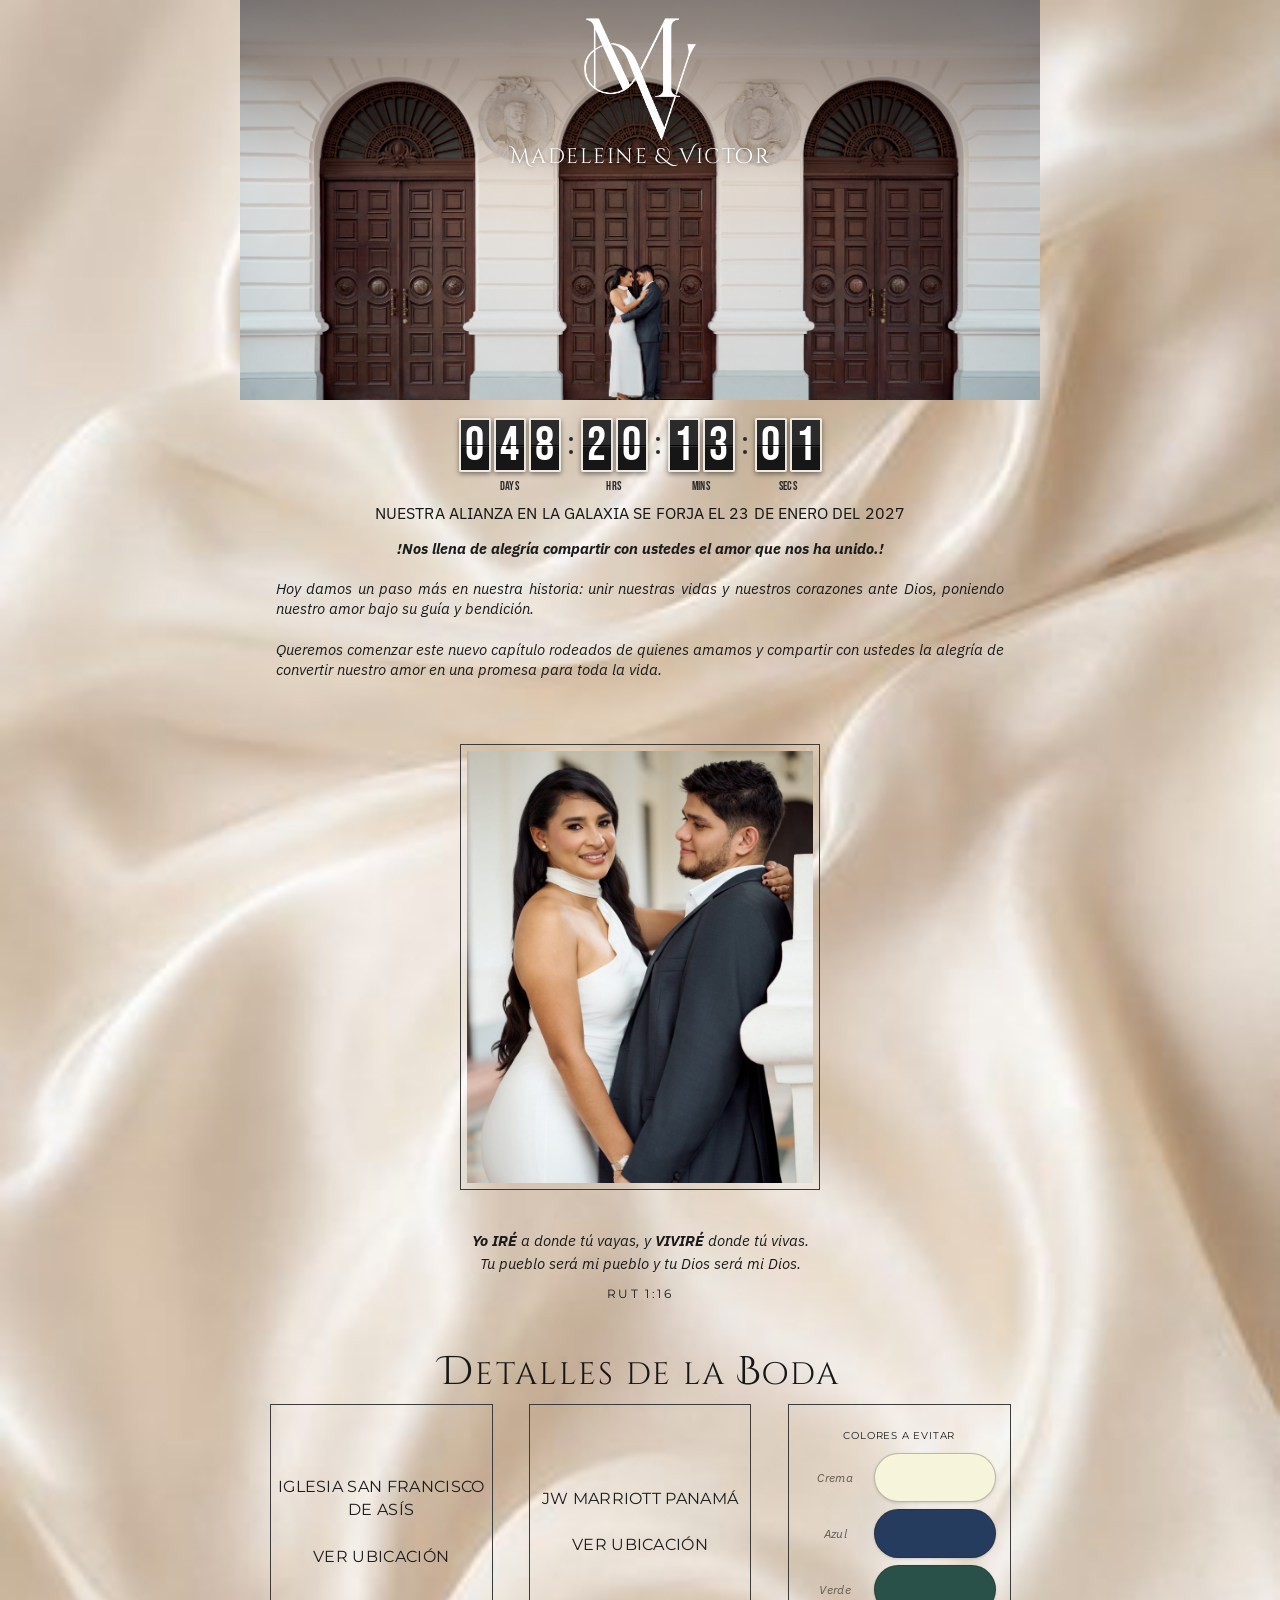
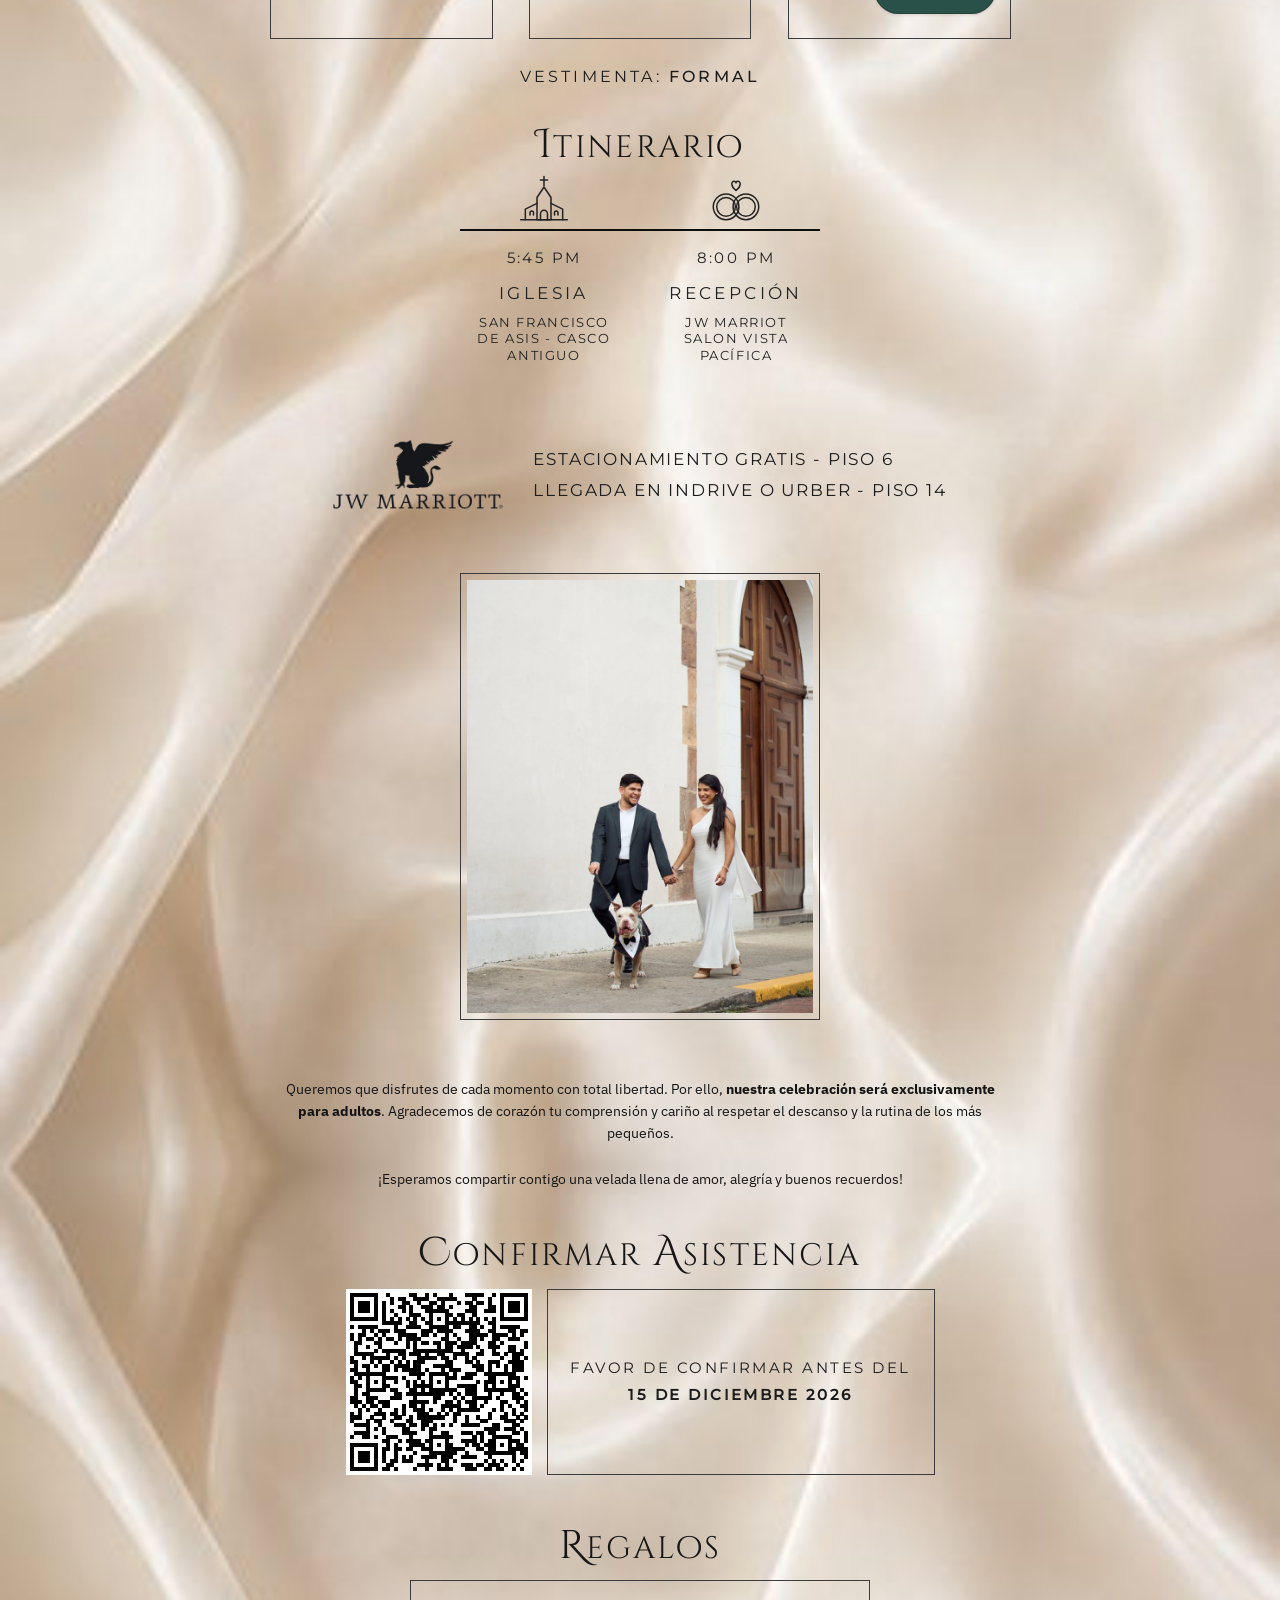
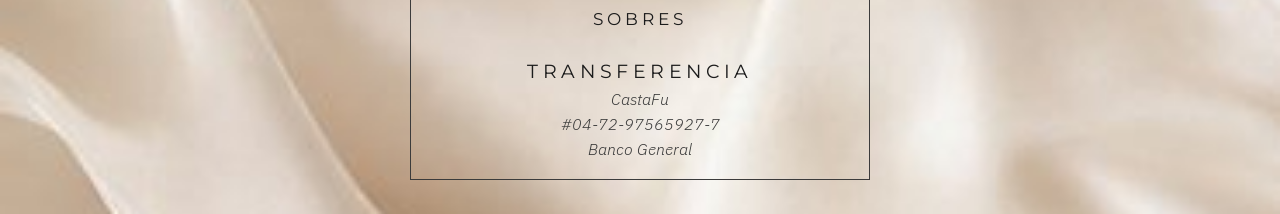
==== nuevo.html @ 78e8e234 "Simplify gift section header in nuevo.html" ====
<!DOCTYPE html>
<html lang="es">
<head>
<meta charset="utf-8">
<meta name="viewport" content="width=device-width, initial-scale=1">
<title>Madeleine &amp; Victor · Nuestra Boda</title>
<meta name="description" content="Nuestra alianza en la galaxia se forja el 23 de enero del 2027. Madeleine & Victor te invitan a su boda.">
<meta property="og:title" content="Madeleine & Victor · Nuestra Boda">
<meta property="og:description" content="Nuestra alianza en la galaxia se forja el 23 de enero del 2027.">
<meta property="og:image" content="assets/foto.jpg">
<meta name="theme-color" content="#2b2b2b">

<style>
/* ---------- Tipografías (locales, sin depender de Google Fonts) ---------- */
@font-face{font-family:"Cinzel Decorative";font-weight:400;font-display:swap;src:url(assets/fonts/cinzel-decorative-latin-400-normal.woff2) format("woff2")}
@font-face{font-family:"Cinzel Decorative";font-weight:700;font-display:swap;src:url(assets/fonts/cinzel-decorative-latin-700-normal.woff2) format("woff2")}
@font-face{font-family:"IBM Plex Sans";font-weight:300;font-style:normal;font-display:swap;src:url(assets/fonts/ibm-plex-sans-latin-300-normal.woff2) format("woff2")}
@font-face{font-family:"IBM Plex Sans";font-weight:400;font-style:normal;font-display:swap;src:url(assets/fonts/ibm-plex-sans-latin-400-normal.woff2) format("woff2")}
@font-face{font-family:"IBM Plex Sans";font-weight:500;font-style:normal;font-display:swap;src:url(assets/fonts/ibm-plex-sans-latin-500-normal.woff2) format("woff2")}
@font-face{font-family:"IBM Plex Sans";font-weight:700;font-style:normal;font-display:swap;src:url(assets/fonts/ibm-plex-sans-latin-700-normal.woff2) format("woff2")}
@font-face{font-family:"IBM Plex Sans";font-weight:300;font-style:italic;font-display:swap;src:url(assets/fonts/ibm-plex-sans-latin-300-italic.woff2) format("woff2")}
@font-face{font-family:"IBM Plex Sans";font-weight:400;font-style:italic;font-display:swap;src:url(assets/fonts/ibm-plex-sans-latin-400-italic.woff2) format("woff2")}
@font-face{font-family:"IBM Plex Sans";font-weight:500;font-style:italic;font-display:swap;src:url(assets/fonts/ibm-plex-sans-latin-500-italic.woff2) format("woff2")}
@font-face{font-family:"IBM Plex Sans";font-weight:700;font-style:italic;font-display:swap;src:url(assets/fonts/ibm-plex-sans-latin-700-italic.woff2) format("woff2")}
@font-face{font-family:"Montserrat";font-weight:300;font-display:swap;src:url(assets/fonts/montserrat-latin-300-normal.woff2) format("woff2")}
@font-face{font-family:"Montserrat";font-weight:400;font-display:swap;src:url(assets/fonts/montserrat-latin-400-normal.woff2) format("woff2")}
@font-face{font-family:"Montserrat";font-weight:500;font-display:swap;src:url(assets/fonts/montserrat-latin-500-normal.woff2) format("woff2")}
@font-face{font-family:"Bebas Neue";font-weight:400;font-display:swap;src:url(assets/fonts/bebas-neue-latin-400-normal.woff2) format("woff2")}

/* ---------- Base ---------- */
:root{
  --ink:#1c1c1c;
  --line:#3b3b3b;
  --display:"Cinzel Decorative","Cinzel",Georgia,serif;
  --body:"IBM Plex Sans",system-ui,-apple-system,"Segoe UI",Roboto,sans-serif;
  --spaced:"Montserrat","IBM Plex Sans",system-ui,sans-serif;
  --count:"Bebas Neue","Oswald",Impact,sans-serif;
}
*{box-sizing:border-box;margin:0;padding:0}
html{-webkit-text-size-adjust:100%}
body{
  font-family:var(--body);
  color:var(--ink);
  background:#eae0cf url(assets/seda.jpg) top center / 100% auto repeat-y;
  line-height:1.45;
  overflow-x:hidden;
}
.page{max-width:800px;margin:0 auto;padding-bottom:34px}
a{color:inherit;text-decoration:none}
.sr-only{position:absolute;width:1px;height:1px;overflow:hidden;clip:rect(0 0 0 0);white-space:nowrap}

/* ---------- Portada ---------- */
.hero{
  position:relative;height:clamp(340px,50vw,400px);color:#fff;text-align:center;
  background:
    linear-gradient(rgba(0,0,0,.38),rgba(0,0,0,.05) 45%,rgba(0,0,0,.12)),
    url(assets/foto.jpg) center 54% / cover no-repeat;
  filter:none;
}
.hero img.mono{position:absolute;left:50%;top:18px;transform:translateX(-50%);width:112px;height:auto}
.hero .names{
  position:absolute;left:0;right:0;top:142px;
  font-family:var(--display);font-weight:400;font-size:21px;letter-spacing:.07em;
  text-shadow:0 1px 4px rgba(0,0,0,.35);
}

/* ---------- Cuenta regresiva ---------- */
.countdown{
  position:relative;z-index:2;margin:18px auto 0;width:max-content;max-width:100%;
  display:flex;align-items:flex-start;justify-content:center;gap:clamp(3px,1.05vw,8px);
  --w:clamp(25px,4vw,32px);
}
.cd-group{display:flex;flex-direction:column;align-items:center}
.cd-tiles{display:flex;gap:3px}
.tile{
  width:var(--w);height:calc(var(--w) * 1.7);
  display:grid;place-items:center;position:relative;
  font-family:var(--count);font-size:calc(var(--w) * 1.5);line-height:1;color:#fff;
  background:linear-gradient(#2b2b2b 0 50%,#161616 50% 100%);
  border:2px solid #efeae0;border-radius:2px;
  box-shadow:0 2px 5px rgba(0,0,0,.45);
  padding-top:2px;
}
.tile::after{ /* bisagra del flip */
  content:"";position:absolute;left:0;right:0;top:50%;height:1px;
  background:rgba(0,0,0,.85);box-shadow:0 1px 0 rgba(255,255,255,.12);
}
.cd-label{
  margin-top:6px;font-family:var(--count);font-size:12px;letter-spacing:.03em;color:#2a2a2a;
}
.cd-sep{
  align-self:flex-start;height:calc(var(--w) * 1.7);
  display:flex;flex-direction:column;justify-content:center;gap:9px;
}
.cd-sep i{display:block;width:4px;height:4px;border-radius:50%;background:#2a2a2a}

/* ---------- Textos de apertura ---------- */
.intro{padding:0 36px;margin-top:6px}
.date-line{
  text-align:center;font-size:15.5px;letter-spacing:.005em;color:#161616;text-transform:uppercase;
}
.lead{text-align:center;font-style:italic;font-weight:700;font-size:14.5px;margin-top:14px}
.intro p.copy{
  font-style:italic;font-weight:400;font-size:14.5px;line-height:1.35;
  text-align:justify;text-align-last:left;margin-top:22px;color:#1a1a1a;
}
.intro p.lead + p.copy{margin-top:20px}

/* ---------- Títulos de sección ---------- */
h2{
  font-family:var(--display);font-weight:400;
  font-size:clamp(23px,4.5vw,31px);letter-spacing:.075em;text-align:center;color:#171717;line-height:1.2;
}
h2 .i{font-size:1.3em;letter-spacing:.04em;line-height:0}

/* ---------- Detalles de la boda ---------- */
.details{margin-top:54px}
.boxes{
  display:grid;grid-template-columns:repeat(3,1fr);gap:clamp(10px,4.9%,39px);
  padding:0 clamp(14px,3.75%,30px);margin-top:10px;
}
.box{
  aspect-ratio:1063/1121;border:1px solid var(--line);
  display:grid;place-items:center;text-align:center;
  font-family:var(--spaced);font-weight:400;font-size:clamp(11px,2.1vw,16px);letter-spacing:.02em;
  text-transform:uppercase;color:#1c1c1c;transition:background .25s;
}
a.box:hover,a.box:focus-visible{background:rgba(255,255,255,.35)}
.box.color{container-type:inline-size;display:flex;flex-direction:column;justify-content:center;align-items:stretch;padding:5% 6%;text-transform:none}
.pal-title{font-family:var(--spaced);text-transform:uppercase;text-align:center;font-size:clamp(7.5px,5.2cqw,12.5px);letter-spacing:.08em;line-height:1.3;color:#1c1c1c;margin-bottom:6cqw}
.pal{list-style:none;display:flex;flex-direction:column;gap:3.6cqw}
.pal li{display:grid;grid-template-columns:34% 1fr;align-items:center;gap:3cqw}
.pal span{font-family:var(--body);font-style:italic;font-weight:400;font-size:clamp(9px,6.2cqw,14px);color:#5f5a4e;text-align:center}
.pal i{display:block;aspect-ratio:2.5/1;border-radius:999px;background:var(--c);border:1px solid rgba(40,30,10,.28);box-shadow:0 1px 3px rgba(0,0,0,.14)}
.dress{text-align:center;margin-top:26px;font-family:var(--spaced);font-size:clamp(12px,2.1vw,16px);letter-spacing:.2em;color:#1c1c1c}
.dress b{font-weight:500}
.verse{max-width:460px;margin:40px auto 0;padding:0 36px;text-align:center;font-style:italic;font-size:15px;line-height:1.5;color:#1a1a1a}
.verse b{font-weight:700}
.verse cite{display:block;margin-top:10px;font-family:var(--spaced);font-style:normal;font-size:12px;letter-spacing:.2em;text-transform:uppercase}
/* ---------- Fotos ---------- */
.photos{display:grid;gap:clamp(10px,4.9%,39px);margin:54px auto 0;padding:0 clamp(14px,3.75%,30px)}
.photos.duo{grid-template-columns:1fr 1fr;max-width:640px}
.photos.solo{grid-template-columns:1fr;max-width:420px;margin-top:64px}
.photos figure{border:1px solid var(--line);padding:6px}
.photos img{display:block;width:100%;height:auto;aspect-ratio:4/5;object-fit:cover}
/* ---------- Itinerario ---------- */
.itinerary{margin-top:42px}
.timeline{width:min(400px,100%);margin:6px auto 0;padding:0 8px}
.icons,.cols{display:grid;grid-template-columns:repeat(2,1fr)}
.icons{justify-items:center}
.icons svg{width:56px;height:56px;stroke:#242424;fill:none;stroke-width:1.3;stroke-linecap:round;stroke-linejoin:round}
.rule{height:2px;background:#0d0d0d;width:min(522px,94%);margin:0 auto}
.cols{margin-top:16px;text-align:center;font-family:var(--spaced);color:#222}
.cols .time{font-weight:400;font-size:clamp(12px,2vw,15px);letter-spacing:.16em}
.cols .what{font-weight:400;font-size:clamp(13px,2.2vw,17px);letter-spacing:.2em;margin-top:12px}
.cols .where{font-weight:400;font-size:clamp(10px,1.65vw,12.5px);letter-spacing:.13em;line-height:1.35;margin:9px auto 0;max-width:150px;text-transform:uppercase}

/* ---------- JW Marriott ---------- */
.venue{
  margin:75px auto 0;padding:0 20px;display:flex;align-items:center;justify-content:center;
  gap:clamp(14px,3.8vw,30px);flex-wrap:nowrap;
}
.venue img{width:clamp(104px,21vw,170px);height:auto;flex:none}
.venue ul{list-style:none;font-family:var(--spaced);font-weight:400;font-size:clamp(11px,2.05vw,16.5px);letter-spacing:.11em;line-height:1.85;color:#1d1d1d}

/* ---------- Mensaje adultos ---------- */
.adults{padding:0 36px;margin-top:58px;text-align:center;font-size:clamp(14px,1.8vw,14.4px);line-height:1.55;color:#141414}
.adults strong{font-weight:700}
.adults .gap{margin-top:1.6em}

/* ---------- Confirmar asistencia ---------- */
.rsvp{margin-top:48px}
.rsvp-row{display:flex;justify-content:center;align-items:stretch;gap:15px;margin:14px auto 0;padding:0 20px;max-width:720px}
.qr{flex:none;width:clamp(120px,23vw,186px);background:#fff;display:block;line-height:0}
.qr img{width:100%;height:auto;display:block}
.rsvp-box{
  flex:0 1 388px;border:1px solid var(--line);display:flex;flex-direction:column;align-items:center;justify-content:center;
  text-align:center;font-family:var(--spaced);font-size:clamp(10px,1.85vw,14.5px);letter-spacing:.17em;line-height:1.9;
  padding:14px 10px;transition:background .25s;
}
.rsvp-box b{font-weight:700}
a.rsvp-box:hover,a.rsvp-box:focus-visible{background:rgba(255,255,255,.35)}

/* ---------- regalos ---------- */
.gifts{margin-top:56px}
.gift-box{
  width:min(460px,calc(100% - 40px));margin:12px auto 0;border:1px solid var(--line);
  text-align:center;padding:26px 16px 18px;font-family:var(--spaced);
}
.gift-box .big{font-weight:400;font-size:clamp(13px,2.2vw,17px);letter-spacing:.24em;color:#1c1c1c}
.gift-box .big + .big{margin-top:26px;font-size:clamp(14px,2.4vw,19px)}
.gift-box .acct{font-family:var(--body);font-style:italic;font-weight:300;font-size:clamp(13px,2.1vw,16px);line-height:1.45;color:#3a3a3a;margin-top:2px}

@media (max-width:520px){
  .hero .names{font-size:18px;top:138px}
  .hero img.mono{width:96px;top:16px}
  .intro,.adults{padding:0 22px}
  .intro p.copy{text-align:left}
  .venue{flex-direction:column;gap:14px;padding:0 14px;margin-top:60px}
  .venue img{width:150px}
  .venue ul{letter-spacing:.06em;text-align:center;font-size:11.5px;line-height:1.9}
  .rsvp-row{gap:10px;padding:0 14px}
  .rsvp-box{letter-spacing:.09em;font-size:9.5px;padding:14px 6px}
  .cols .where{letter-spacing:.07em}
  .cols .what{letter-spacing:.1em}
}
@media (prefers-reduced-motion:reduce){*{transition:none!important}}
</style>
</head>

<body>
<main class="page">

  <!-- PORTADA -->
  <header class="hero">
    <img class="mono" src="assets/monograma.png" alt="Monograma M y V">
    <h1 class="names">Madeleine &amp; Victor</h1>
  </header>

  <!-- CUENTA REGRESIVA -->
  <section class="countdown" id="countdown" role="timer" aria-label="Cuenta regresiva para la boda">
    <div class="cd-group"><div class="cd-tiles" data-unit="days"><div class="tile">0</div><div class="tile">0</div><div class="tile">0</div></div><div class="cd-label">DAYS</div></div>
    <div class="cd-sep" aria-hidden="true"><i></i><i></i></div>
    <div class="cd-group"><div class="cd-tiles" data-unit="hours"><div class="tile">0</div><div class="tile">0</div></div><div class="cd-label">HRS</div></div>
    <div class="cd-sep" aria-hidden="true"><i></i><i></i></div>
    <div class="cd-group"><div class="cd-tiles" data-unit="mins"><div class="tile">0</div><div class="tile">0</div></div><div class="cd-label">MINS</div></div>
    <div class="cd-sep" aria-hidden="true"><i></i><i></i></div>
    <div class="cd-group"><div class="cd-tiles" data-unit="secs"><div class="tile">0</div><div class="tile">0</div></div><div class="cd-label">SECS</div></div>
  </section>

  <!-- INTRODUCCIÓN -->
  <section class="intro">
    <p class="date-line">Nuestra alianza en la galaxia se forja el 23 de enero del 2027</p>
    <p class="lead">!Nos llena de alegría compartir con ustedes el amor que nos ha unido.!</p>
    <p class="copy">Hoy damos un paso más en nuestra historia: unir nuestras vidas y nuestros corazones ante Dios, poniendo nuestro amor bajo su guía y bendición.</p>
    <p class="copy">Queremos comenzar este nuevo capítulo rodeados de quienes amamos y compartir con ustedes la alegría de convertir nuestro amor en una promesa para toda la vida.</p>
  </section>
     <!-- FOTO -->
  <section class="photos solo">
    <figure><img src="assets/foto-retrato.jpg" alt="Madeleine y Victor abrazados" loading="lazy"></figure>
  </section>
  <!-- VERSÍCULO -->
  <blockquote class="verse">
    <p><b>Yo IRÉ</b> a donde tú vayas, y <b>VIVIRÉ</b> donde tú vivas.<br>Tu pueblo será mi pueblo y tu Dios será mi Dios.</p>
    <cite>Rut 1:16</cite>
  </blockquote>
  <!-- DETALLES DE LA BODA -->
  <section class="details">
    <h2><span class="i">D</span>etalles de la <span class="i">B</span>oda</h2>
    <div class="boxes">
      <a class="box" href="https://www.google.com/maps/search/?api=1&query=Iglesia+San+Francisco+de+As%C3%ADs+Casco+Antiguo+Panam%C3%A1" target="_blank" rel="noopener"><span>Iglesia San Francisco de Asís<br><br>Ver ubicación</span></a>
      <a class="box" href="https://www.google.com/maps/search/?api=1&query=JW+Marriott+Panama" target="_blank" rel="noopener"><span>JW Marriott Panamá<br><br>Ver ubicación</span></a>
      <div class="box color">
        <p class="pal-title">Colores a evitar</p>
        <ul class="pal">
          <li><span>Crema</span><i style="--c:#f6f4db"></i></li>
          <li><span>Azul</span><i style="--c:#253c5e"></i></li>
          <li><span>Verde</span><i style="--c:#295149"></i></li>
        </ul>
      </div>
    </div>
    <p class="dress">VESTIMENTA: <b>FORMAL</b></p>
  </section>

  <!-- ITINERARIO -->
  <section class="itinerary">
    <h2><span class="i">I</span>tinerario</h2>
    <div class="timeline">
      <div class="icons" aria-hidden="true">
        <!-- iglesia -->
        <svg viewBox="0 0 48 48"><path d="M24 3v8M21 6h6"/><path d="M24 12l-6 9v19h12V21z"/><path d="M8 40V31l10-5M40 40V31l-10-5"/><path d="M4 40h40"/><path d="M21 40v-5a3 3 0 0 1 6 0v5"/><path d="M12 36v-2a1.5 1.5 0 0 1 3 0v2M33 36v-2a1.5 1.5 0 0 1 3 0v2"/></svg>
        <!-- anillos -->
        <svg viewBox="0 0 48 48"><circle cx="15.5" cy="29" r="11"/><circle cx="15.5" cy="29" r="8"/><circle cx="32.5" cy="29" r="11"/><circle cx="32.5" cy="29" r="8"/><path d="M24 15c-4.5-3.2-4.5-8 -1.4-8 .9 0 1.4.7 1.4 1.5 0-.8.5-1.5 1.4-1.5 3.100 0 3.100 4.800-1.400 8z"/></svg>
      </div>
      <div class="rule"></div>
      <div class="cols">
        <div><div class="time">5:45 PM</div><div class="what">IGLESIA</div><div class="where">San Francisco de Asis - Casco Antiguo</div></div>
        <div><div class="time">8:00 PM</div><div class="what">RECEPCIÓN</div><div class="where">JW Marriot<br>Salon Vista Pacífica</div></div>
      </div>
    </div>
  </section>

  <!-- JW MARRIOTT -->
  <section class="venue">
    <img src="assets/jw-marriott.png" alt="JW Marriott">
    <ul>
      <li>ESTACIONAMIENTO GRATIS - PISO 6</li>
      <li>LLEGADA EN INDRIVE O URBER - PISO 14</li>
    </ul>
  </section>
    <!-- FOTO -->
  <section class="photos solo">
    <figure><img src="assets/foto-paseo.jpg" alt="Madeleine y Victor paseando con su perrito" loading="lazy"></figure>
  </section>
  <!-- SOLO ADULTOS -->
  <section class="adults">
    <p>Queremos que disfrutes de cada momento con total libertad. Por ello, <strong>nuestra celebración será exclusivamente para adultos</strong>. Agradecemos de corazón tu comprensión y cariño al respetar el descanso y la rutina de los más pequeños.</p>
    <p class="gap">¡Esperamos compartir contigo una velada llena de amor, alegría y buenos recuerdos!</p>
  </section>

  <!-- CONFIRMAR ASISTENCIA -->
  <section class="rsvp">
    <h2><span class="i">C</span>onfirmar <span class="i">A</span>sistencia</h2>
    <div class="rsvp-row">
      <a class="qr" href="https://docs.google.com/forms/d/e/1FAIpQLScRTifwwICWaOC8WXIgZA__4SFRyPAFq-_tEkgUezZEgLnE3w/viewform?usp=header" target="_blank" rel="noopener" aria-label="Abrir formulario de confirmación de asistencia">
        <img src="assets/qr-confirmar.svg" alt="Código QR para confirmar asistencia">
      </a>
      <a class="rsvp-box" href="https://docs.google.com/forms/d/e/1FAIpQLScRTifwwICWaOC8WXIgZA__4SFRyPAFq-_tEkgUezZEgLnE3w/viewform?usp=header" target="_blank" rel="noopener">
        <span>FAVOR DE CONFIRMAR ANTES DEL</span>
        <b>15 DE DICIEMBRE 2026</b>
      </a>
    </div>
  </section>

  <!-- MESA DE REGALOS -->
  <section class="gifts">
    <h2><span class="i">R</span>egalos</h2>
    <div class="gift-box">
      <p class="big">SOBRES</p>
      <p class="big">TRANSFERENCIA</p>
      <p class="acct">CastaFu</p>
      <p class="acct">#04-72-97565927-7</p>
      <p class="acct">Banco General</p>
    </div>
  </section>

</main>

<script>
(function(){
  // 23 de enero de 2027, 5:45 PM (hora de Panamá, UTC-5) — inicio de la ceremonia
  var target = new Date("2027-01-23T17:45:00-05:00").getTime();
  var el = document.getElementById("countdown");
  var groups = {
    days:  el.querySelector('[data-unit="days"]'),
    hours: el.querySelector('[data-unit="hours"]'),
    mins:  el.querySelector('[data-unit="mins"]'),
    secs:  el.querySelector('[data-unit="secs"]')
  };
  function pad(n, len){ n = String(n); while(n.length < len) n = "0" + n; return n; }
  function paint(group, value, len){
    var s = pad(value, len), tiles = group.children;
    for (var i = 0; i < tiles.length; i++) tiles[i].textContent = s.charAt(i);
  }
  function tick(){
    var diff = Math.max(0, target - Date.now());
    var total = Math.floor(diff / 1000);
    var d = Math.floor(total / 86400),
        h = Math.floor((total % 86400) / 3600),
        m = Math.floor((total % 3600) / 60),
        s = total % 60;
    paint(groups.days, d, 3);
    paint(groups.hours, h, 2);
    paint(groups.mins, m, 2);
    paint(groups.secs, s, 2);
    if (s === 0) el.setAttribute("aria-label", "Faltan " + d + " días, " + h + " horas y " + m + " minutos para la boda");
  }
  tick();
  setInterval(tick, 1000);
})();
</script>
</body>
</html>
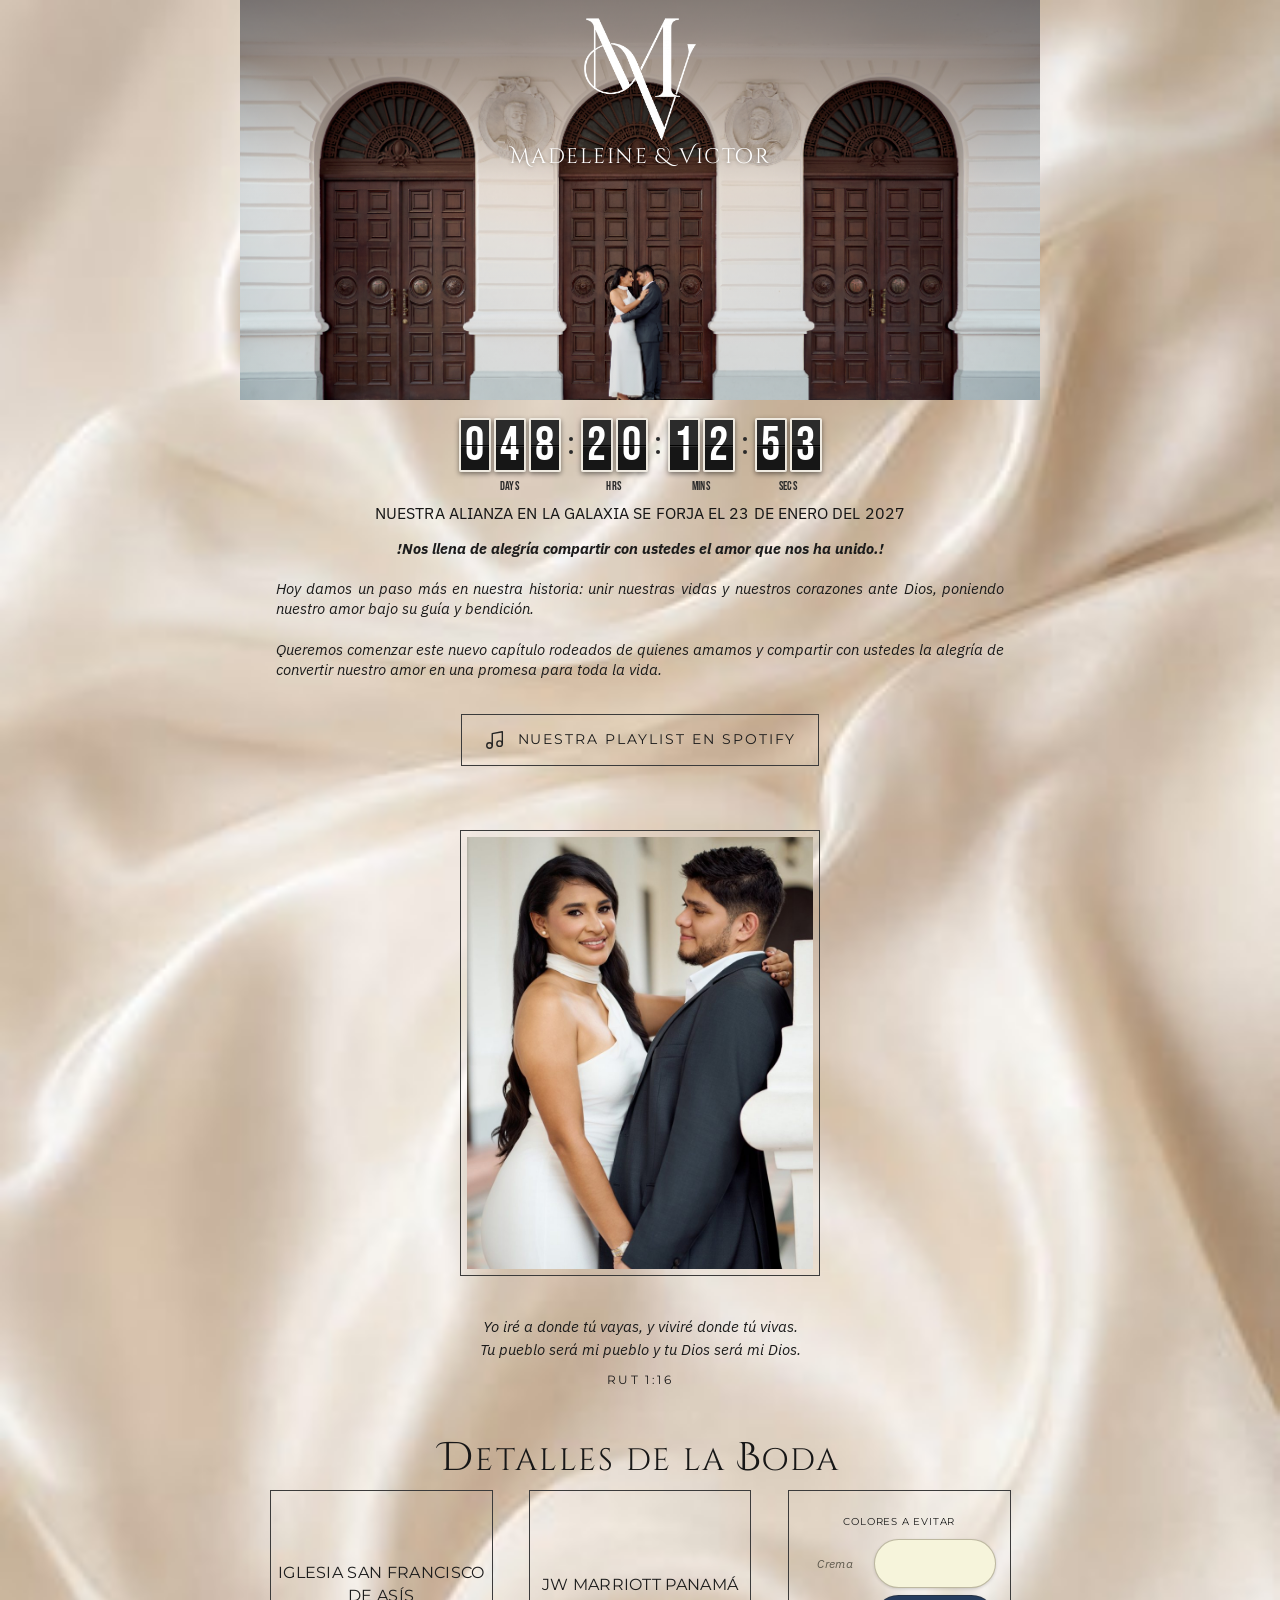
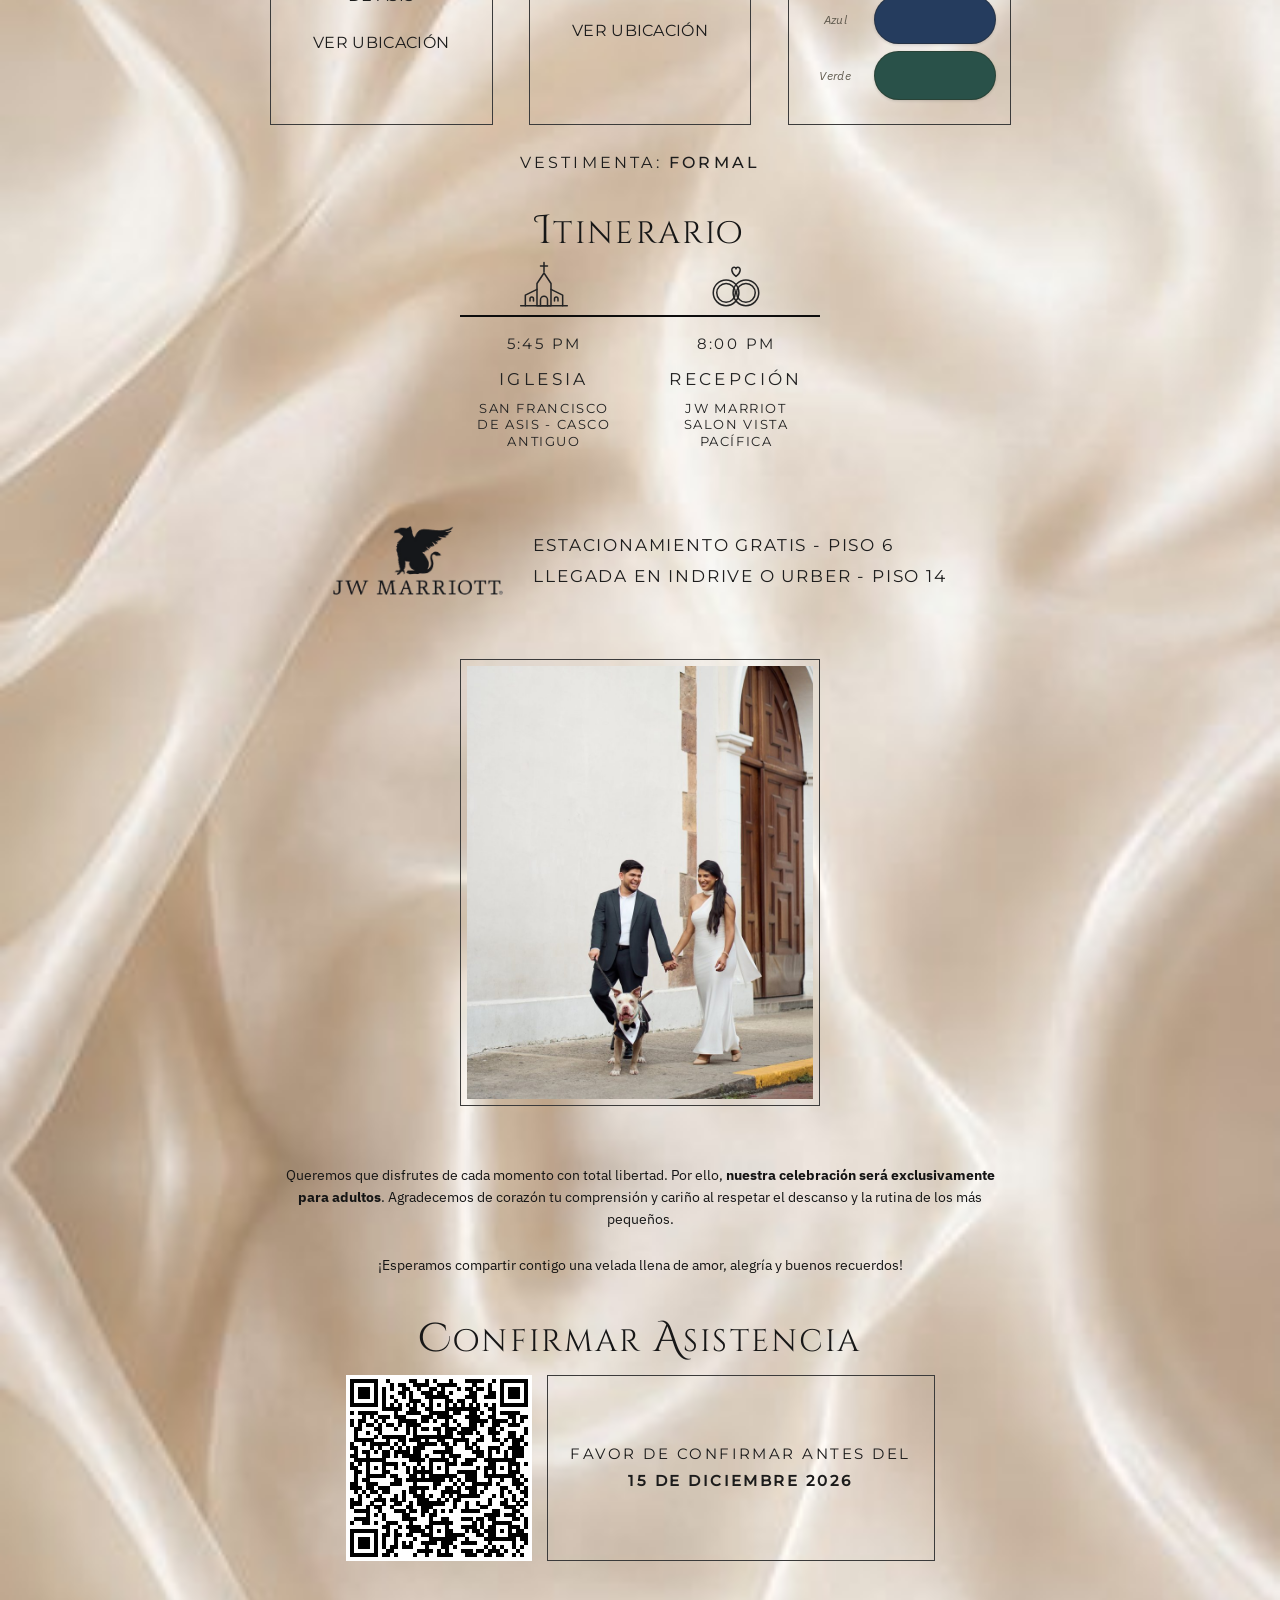
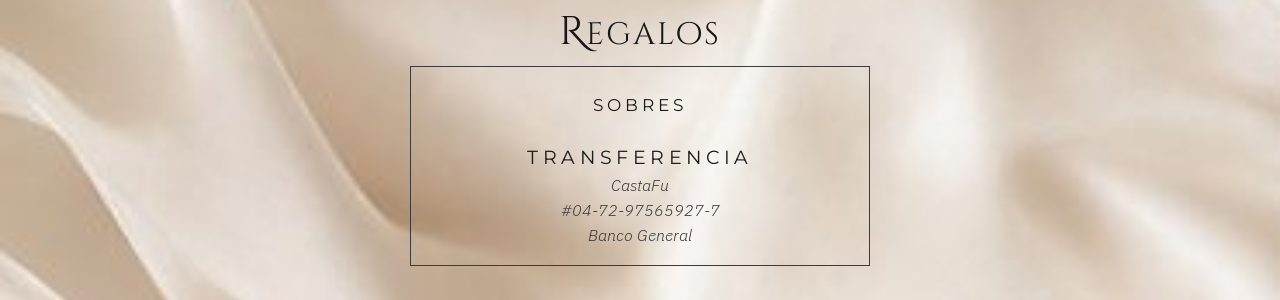
==== commit feeb867a: "Add music section to nuevo.html Added music section with Spotify playlist link and styles." ====
--- a/nuevo.html
+++ b/nuevo.html
@@ -190,7 +190,12 @@
 .gift-box .big{font-weight:400;font-size:clamp(13px,2.2vw,17px);letter-spacing:.24em;color:#1c1c1c}
 .gift-box .big + .big{margin-top:26px;font-size:clamp(14px,2.4vw,19px)}
 .gift-box .acct{font-family:var(--body);font-style:italic;font-weight:300;font-size:clamp(13px,2.1vw,16px);line-height:1.45;color:#3a3a3a;margin-top:2px}
-
+/* ---------- Música ---------- */
+.music{text-align:center;margin-top:34px}
+.music a{display:inline-flex;align-items:center;gap:12px;border:1px solid var(--line);padding:14px 22px;font-family:var(--spaced);font-size:clamp(11px,2vw,14px);letter-spacing:.14em;text-transform:uppercase;color:#1c1c1c;transition:background .25s}
+.music a:hover,.music a:focus-visible{background:rgba(255,255,255,.35)}
+.music svg{width:22px;height:22px;stroke:#242424;fill:none;stroke-width:1.5;stroke-linecap:round;stroke-linejoin:round;flex:none}
+  
 @media (max-width:520px){
   .hero .names{font-size:18px;top:138px}
   .hero img.mono{width:96px;top:16px}
@@ -235,13 +240,22 @@
     <p class="copy">Hoy damos un paso más en nuestra historia: unir nuestras vidas y nuestros corazones ante Dios, poniendo nuestro amor bajo su guía y bendición.</p>
     <p class="copy">Queremos comenzar este nuevo capítulo rodeados de quienes amamos y compartir con ustedes la alegría de convertir nuestro amor en una promesa para toda la vida.</p>
   </section>
+  
+  <!-- MÚSICA -->
+  <section class="music">
+    <a href="https://open.spotify.com/intl-es/track/3tDHLetbzL93bPqAXe4CoT?si=9437648b30ca4b65" target="_blank" rel="noopener">
+      <svg viewBox="0 0 24 24" aria-hidden="true"><path d="M9 18V5l11-2v13"/><circle cx="6" cy="18" r="3"/><circle cx="17" cy="16" r="3"/></svg>
+      <span>Nuestra playlist en Spotify</span>
+    </a>
+  </section>
+  
      <!-- FOTO -->
   <section class="photos solo">
     <figure><img src="assets/foto-retrato.jpg" alt="Madeleine y Victor abrazados" loading="lazy"></figure>
   </section>
   <!-- VERSÍCULO -->
   <blockquote class="verse">
-    <p><b>Yo IRÉ</b> a donde tú vayas, y <b>VIVIRÉ</b> donde tú vivas.<br>Tu pueblo será mi pueblo y tu Dios será mi Dios.</p>
+    <p>Yo iré a donde tú vayas, y viviré donde tú vivas.<br>Tu pueblo será mi pueblo y tu Dios será mi Dios.</p>
     <cite>Rut 1:16</cite>
   </blockquote>
   <!-- DETALLES DE LA BODA -->
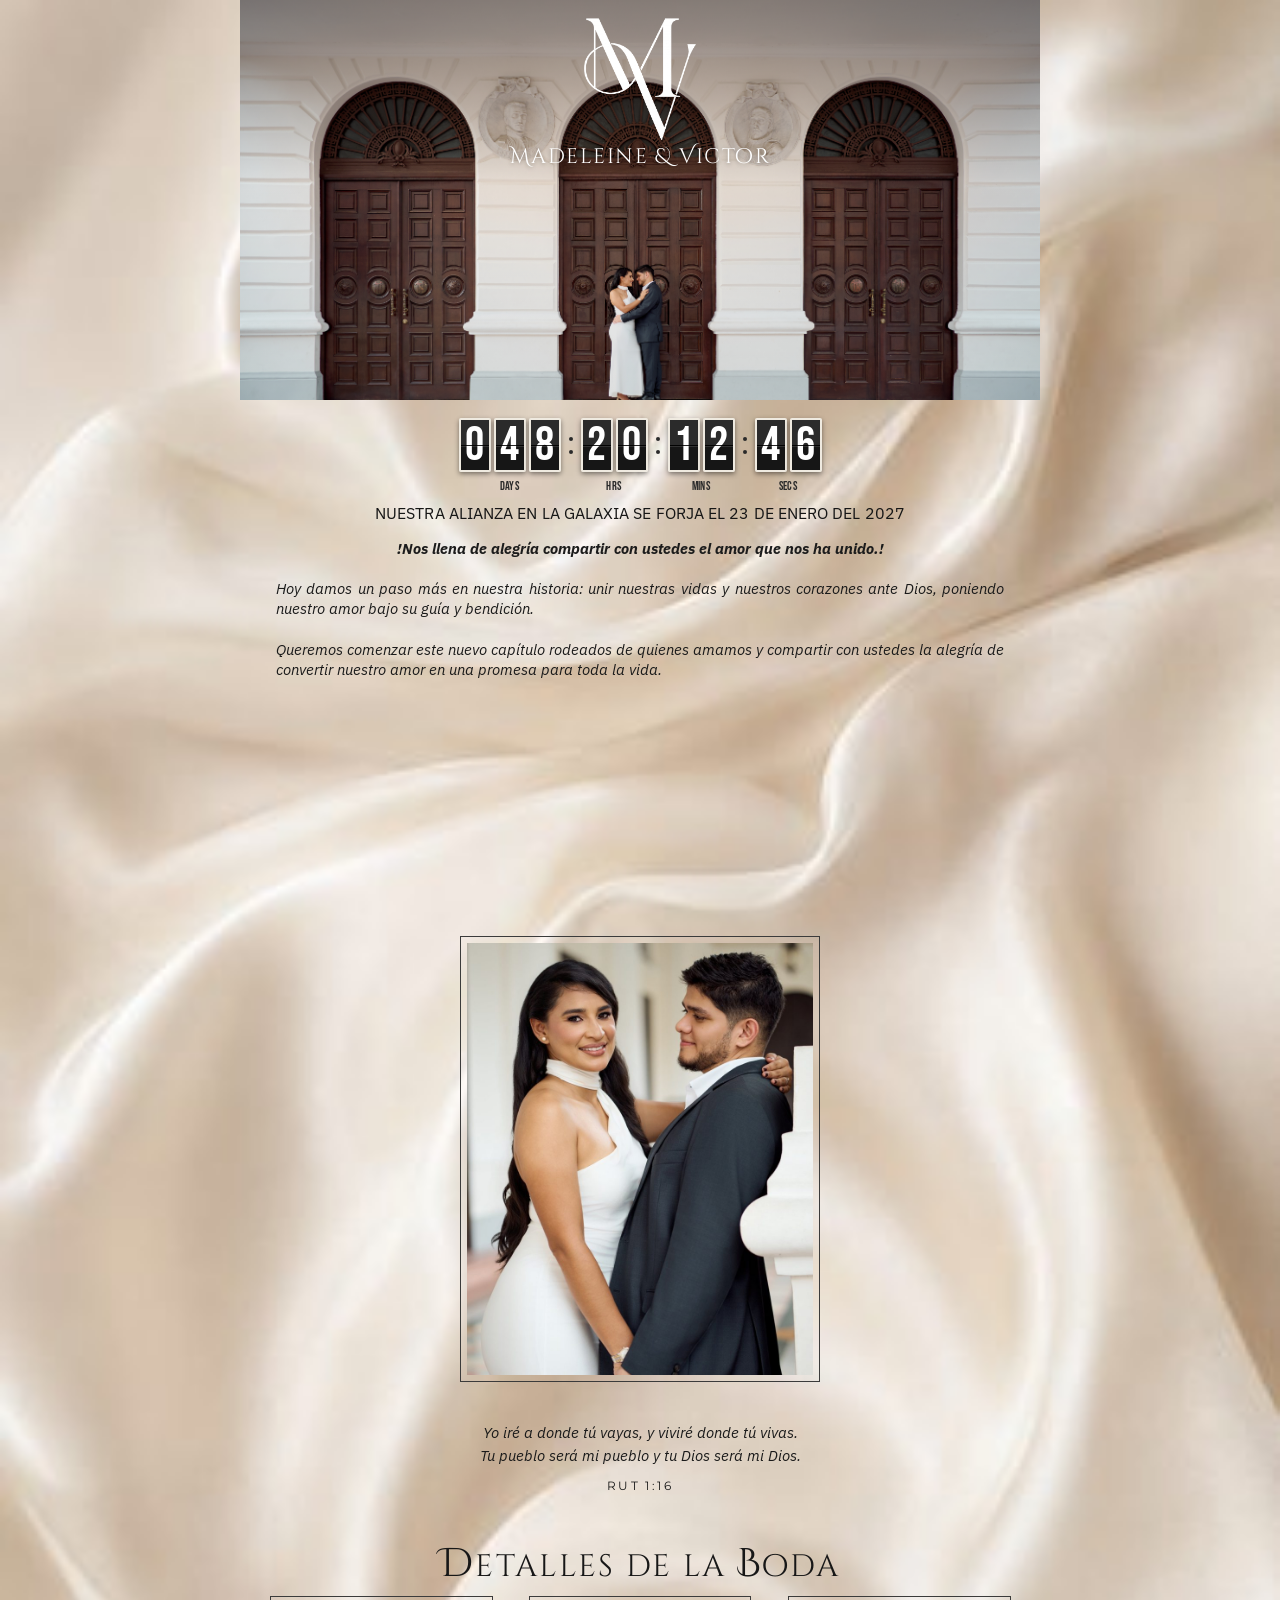
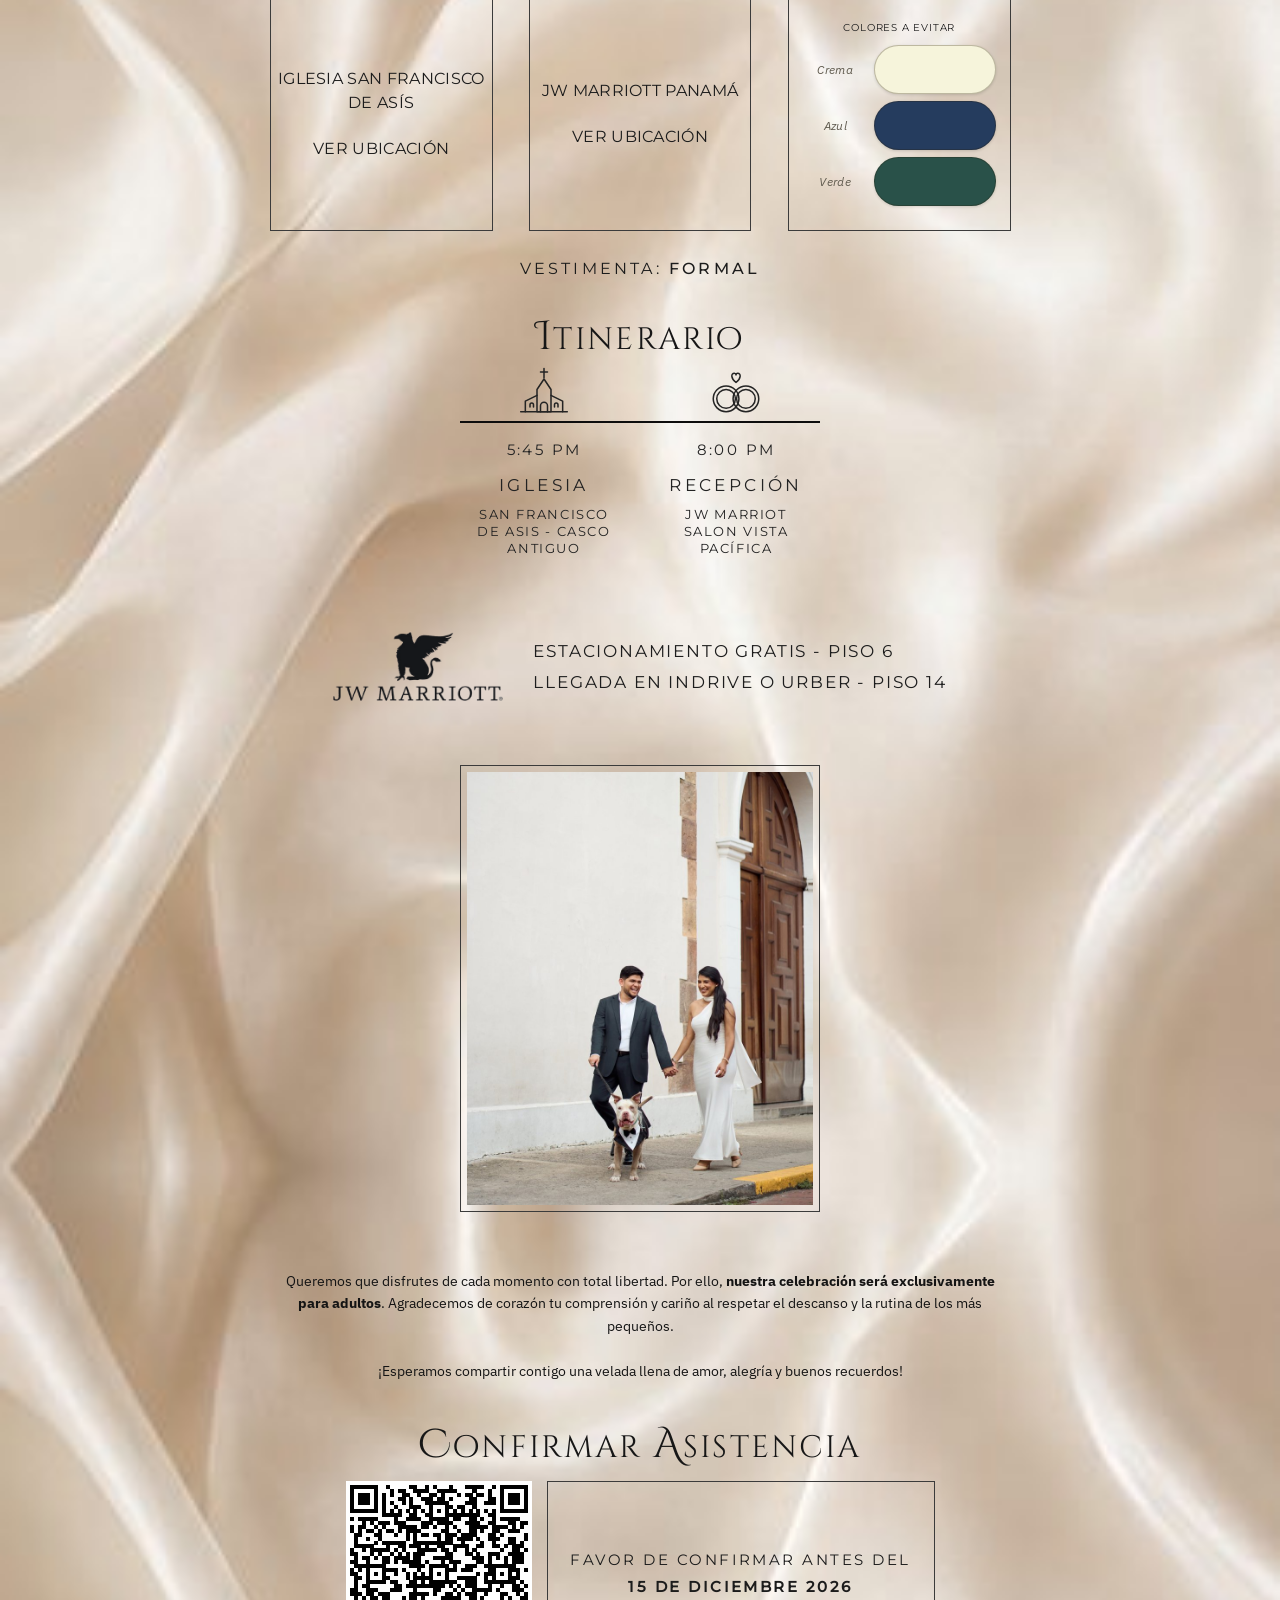
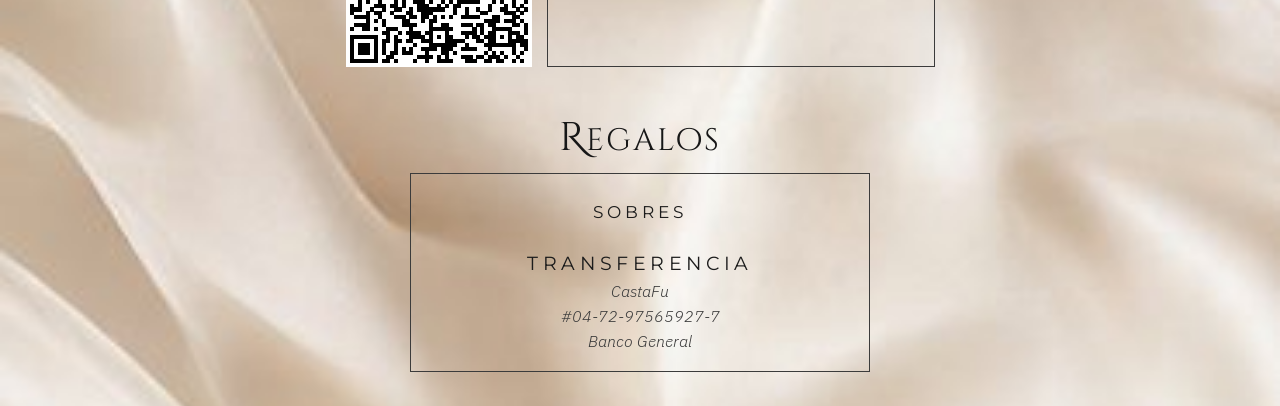
==== commit c56719fc: "Update music section to use Spotify iframe Replaced music link with embedded Spotify iframe." ====
--- a/nuevo.html
+++ b/nuevo.html
@@ -191,10 +191,7 @@
 .gift-box .big + .big{margin-top:26px;font-size:clamp(14px,2.4vw,19px)}
 .gift-box .acct{font-family:var(--body);font-style:italic;font-weight:300;font-size:clamp(13px,2.1vw,16px);line-height:1.45;color:#3a3a3a;margin-top:2px}
 /* ---------- Música ---------- */
-.music{text-align:center;margin-top:34px}
-.music a{display:inline-flex;align-items:center;gap:12px;border:1px solid var(--line);padding:14px 22px;font-family:var(--spaced);font-size:clamp(11px,2vw,14px);letter-spacing:.14em;text-transform:uppercase;color:#1c1c1c;transition:background .25s}
-.music a:hover,.music a:focus-visible{background:rgba(255,255,255,.35)}
-.music svg{width:22px;height:22px;stroke:#242424;fill:none;stroke-width:1.5;stroke-linecap:round;stroke-linejoin:round;flex:none}
+.music{max-width:420px;margin:34px auto 0;padding:0 clamp(14px,3.75%,30px)}
   
 @media (max-width:520px){
   .hero .names{font-size:18px;top:138px}
@@ -242,11 +239,8 @@
   </section>
   
   <!-- MÚSICA -->
-  <section class="music">
-    <a href="https://open.spotify.com/intl-es/track/3tDHLetbzL93bPqAXe4CoT?si=9437648b30ca4b65" target="_blank" rel="noopener">
-      <svg viewBox="0 0 24 24" aria-hidden="true"><path d="M9 18V5l11-2v13"/><circle cx="6" cy="18" r="3"/><circle cx="17" cy="16" r="3"/></svg>
-      <span>Nuestra playlist en Spotify</span>
-    </a>
+    <section class="music">
+    <iframe src="https://open.spotify.com/embed/track/3tDHLetbzL93bPqAXe4CoT" width="100%" height="152" frameborder="0" allow="autoplay; clipboard-write; encrypted-media; fullscreen; picture-in-picture" loading="lazy" title="Nuestra canción"></iframe>
   </section>
   
      <!-- FOTO -->
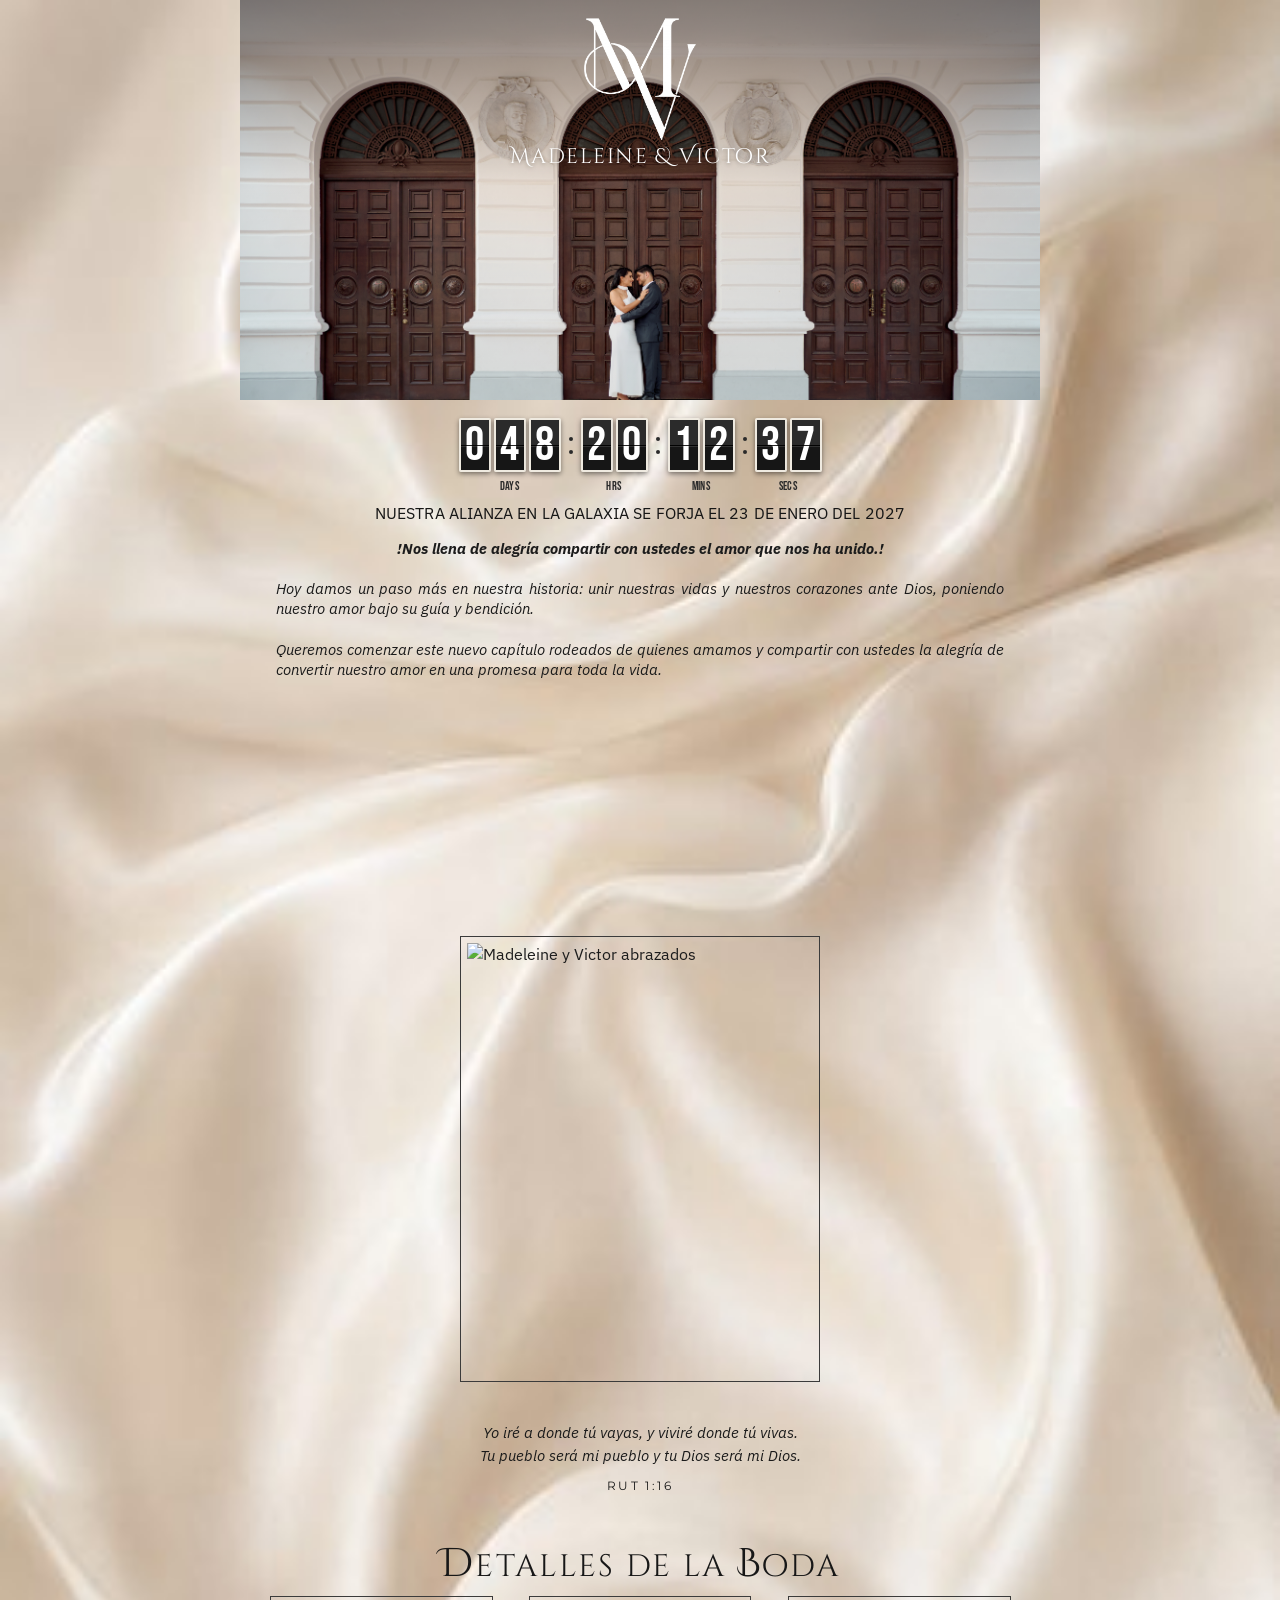
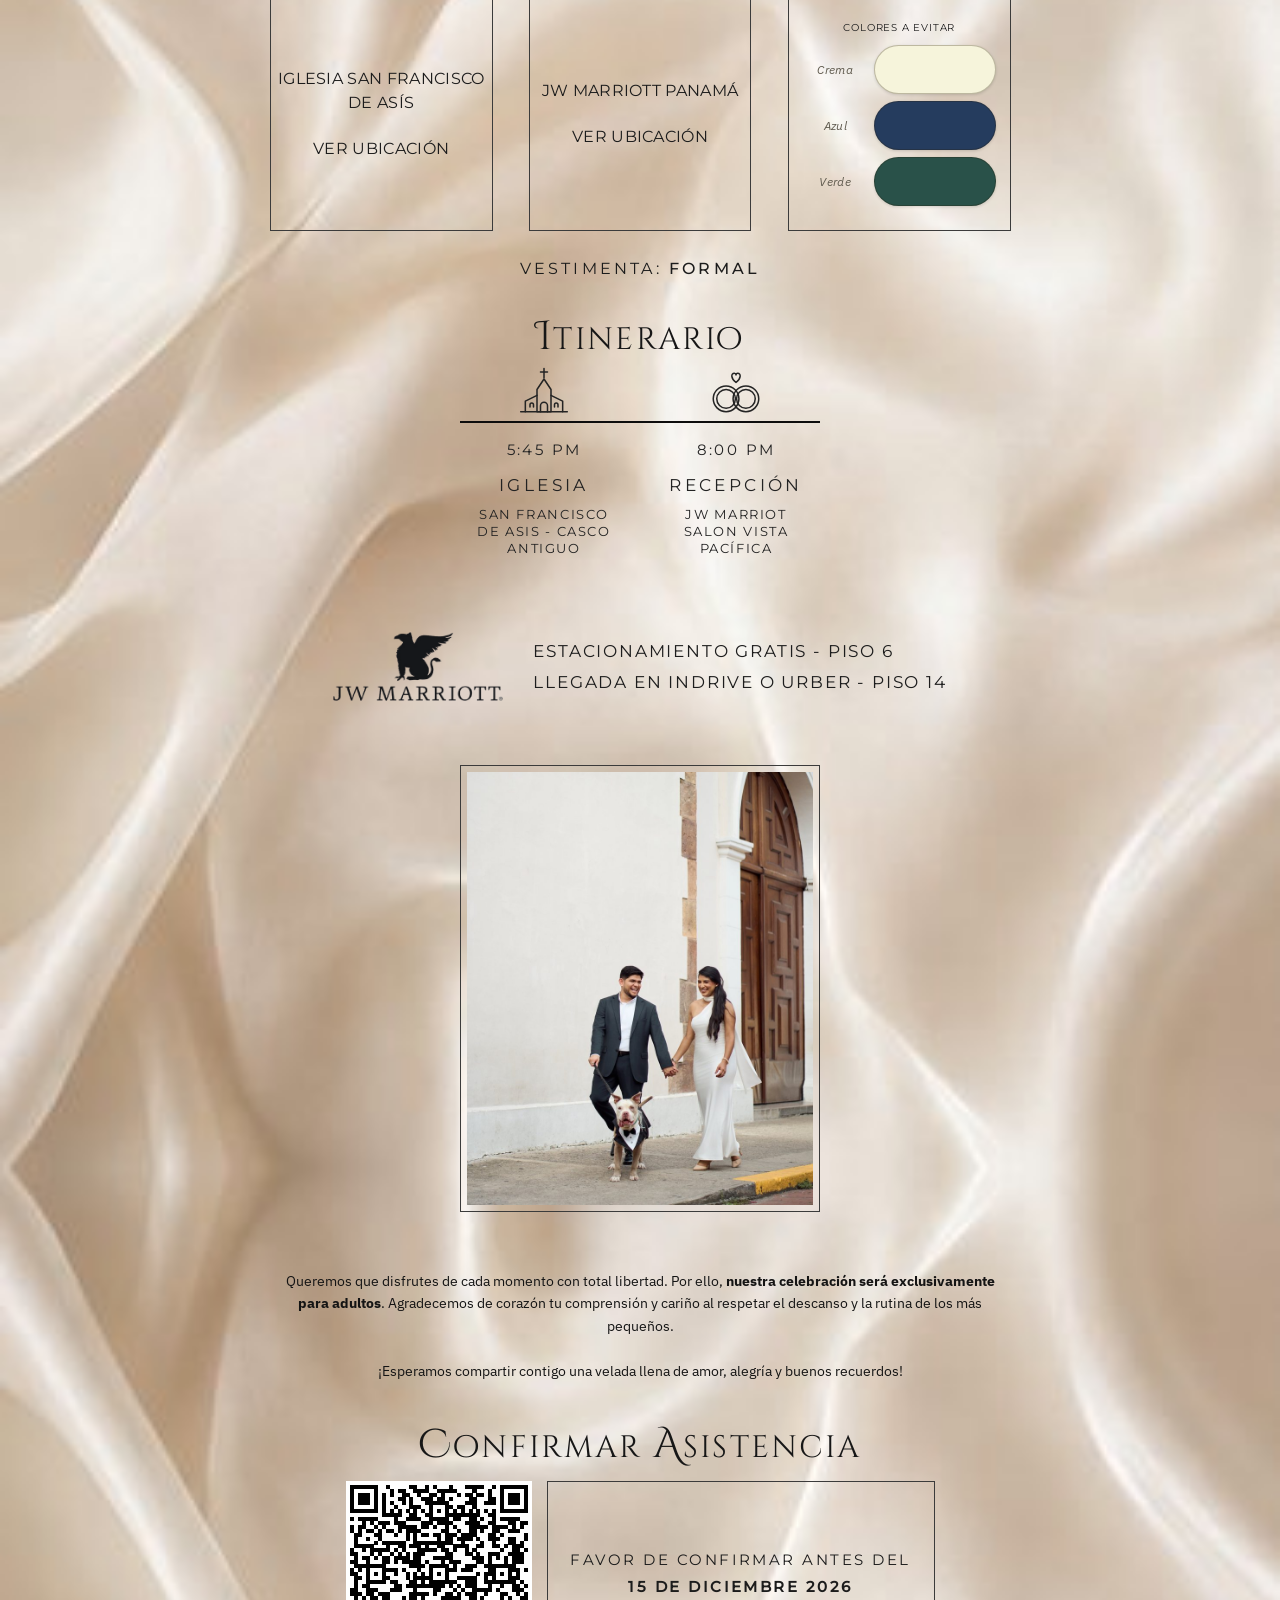
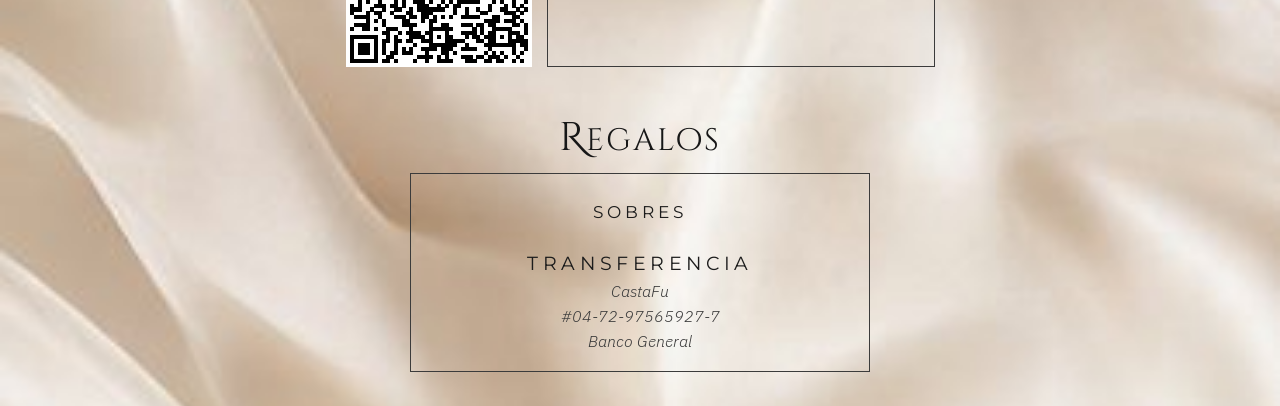
==== commit 7250ddb9: "Update image source in nuevo.html" ====
--- a/nuevo.html
+++ b/nuevo.html
@@ -245,7 +245,7 @@
   
      <!-- FOTO -->
   <section class="photos solo">
-    <figure><img src="assets/foto-retrato.jpg" alt="Madeleine y Victor abrazados" loading="lazy"></figure>
+    <figure><img src="assets/foto-retrato2.jpg" alt="Madeleine y Victor abrazados" loading="lazy"></figure>
   </section>
   <!-- VERSÍCULO -->
   <blockquote class="verse">
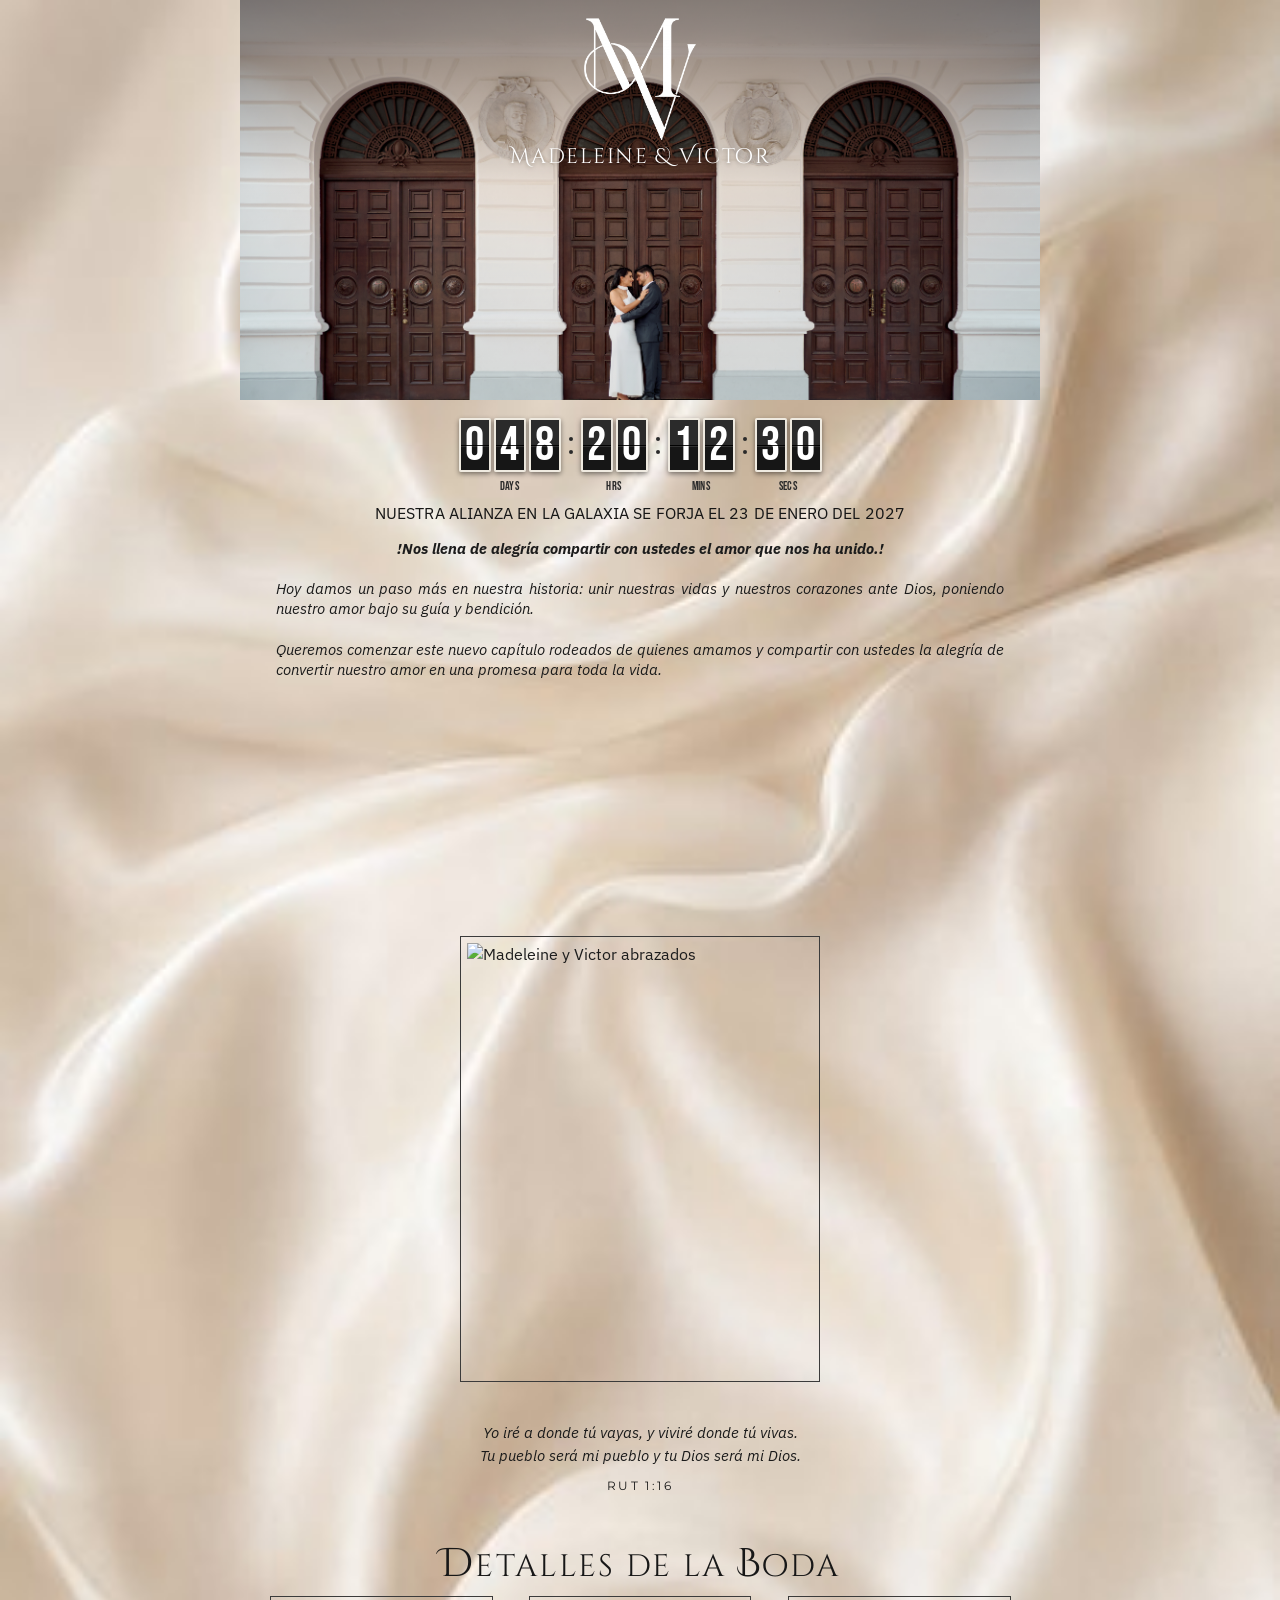
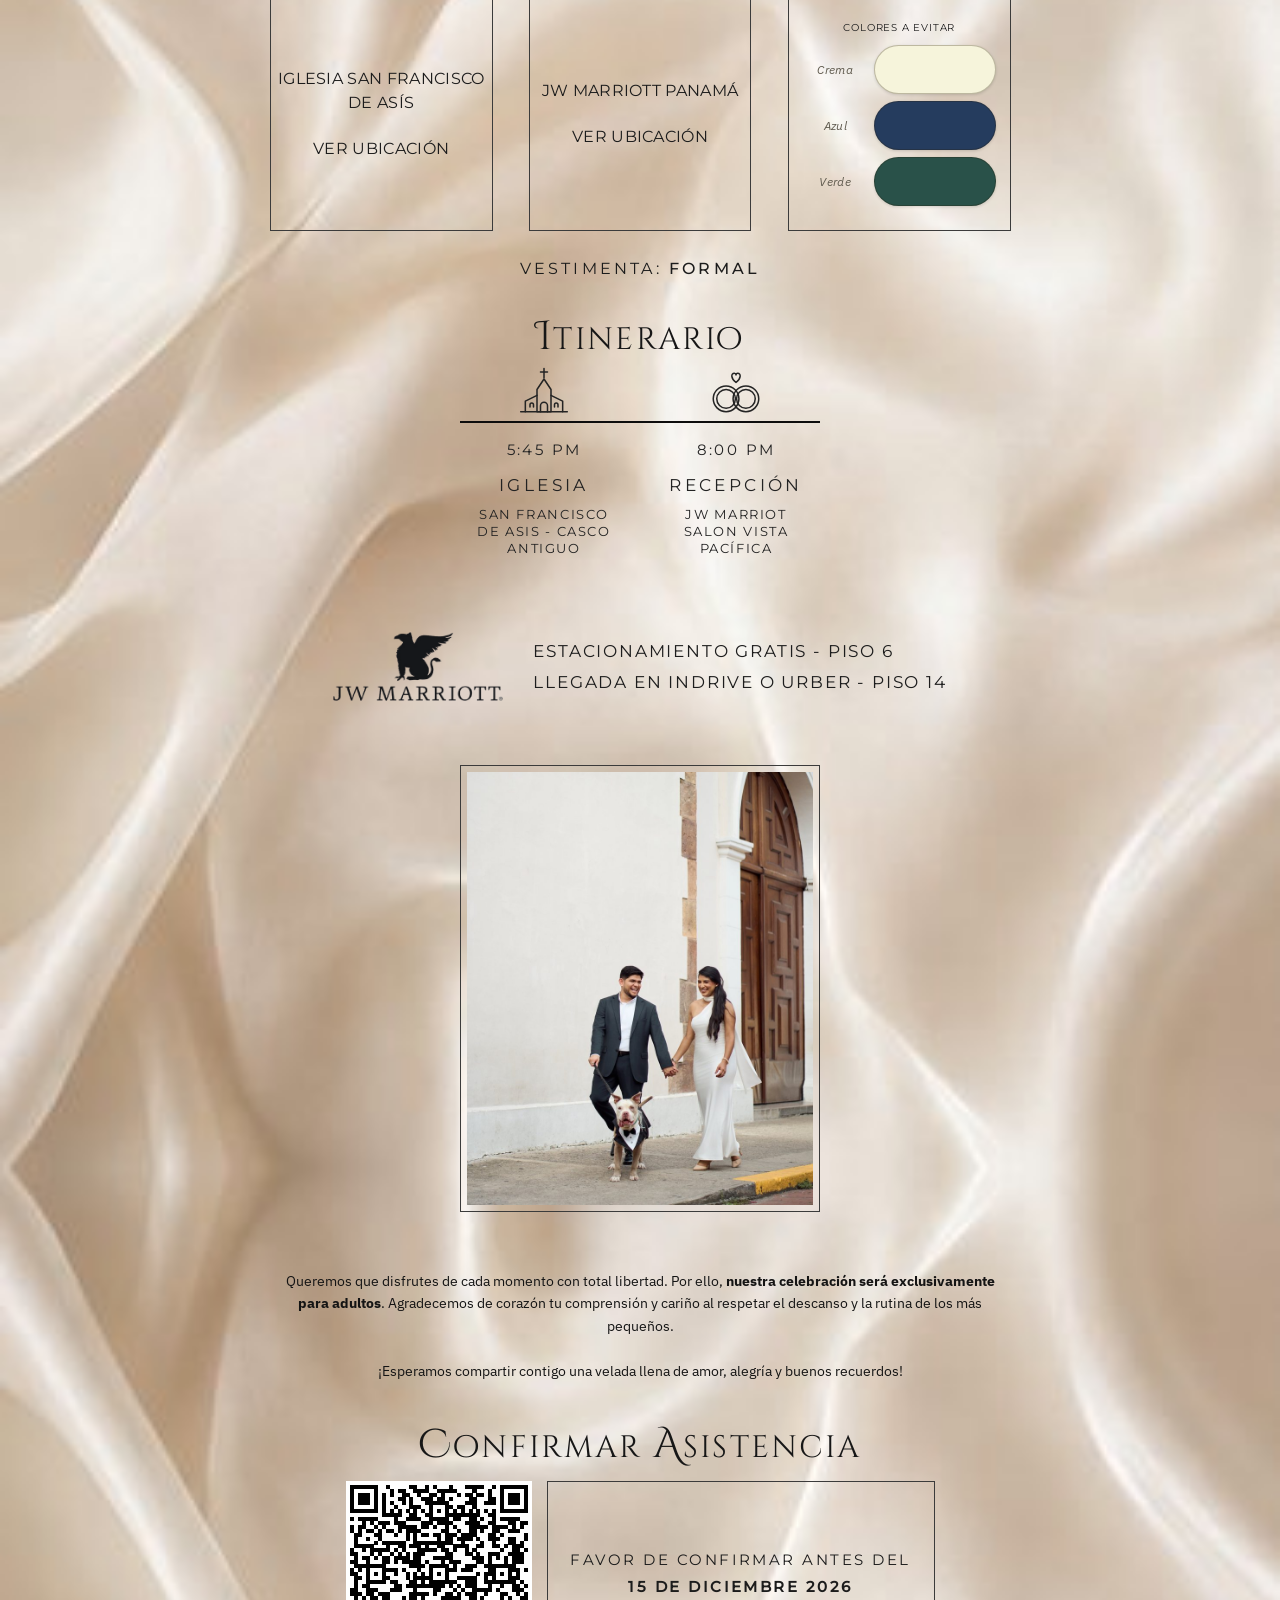
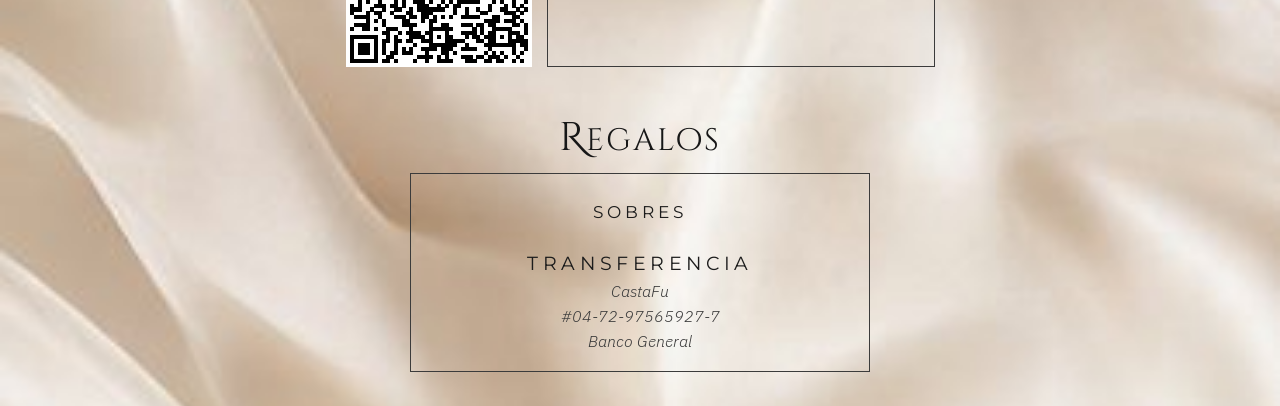
==== commit 747134e8: "Fix image file extension from .jpg to .JPG" ====
--- a/nuevo.html
+++ b/nuevo.html
@@ -245,7 +245,7 @@
   
      <!-- FOTO -->
   <section class="photos solo">
-    <figure><img src="assets/foto-retrato2.jpg" alt="Madeleine y Victor abrazados" loading="lazy"></figure>
+    <figure><img src="assets/foto-retrato2.JPG" alt="Madeleine y Victor abrazados" loading="lazy"></figure>
   </section>
   <!-- VERSÍCULO -->
   <blockquote class="verse">
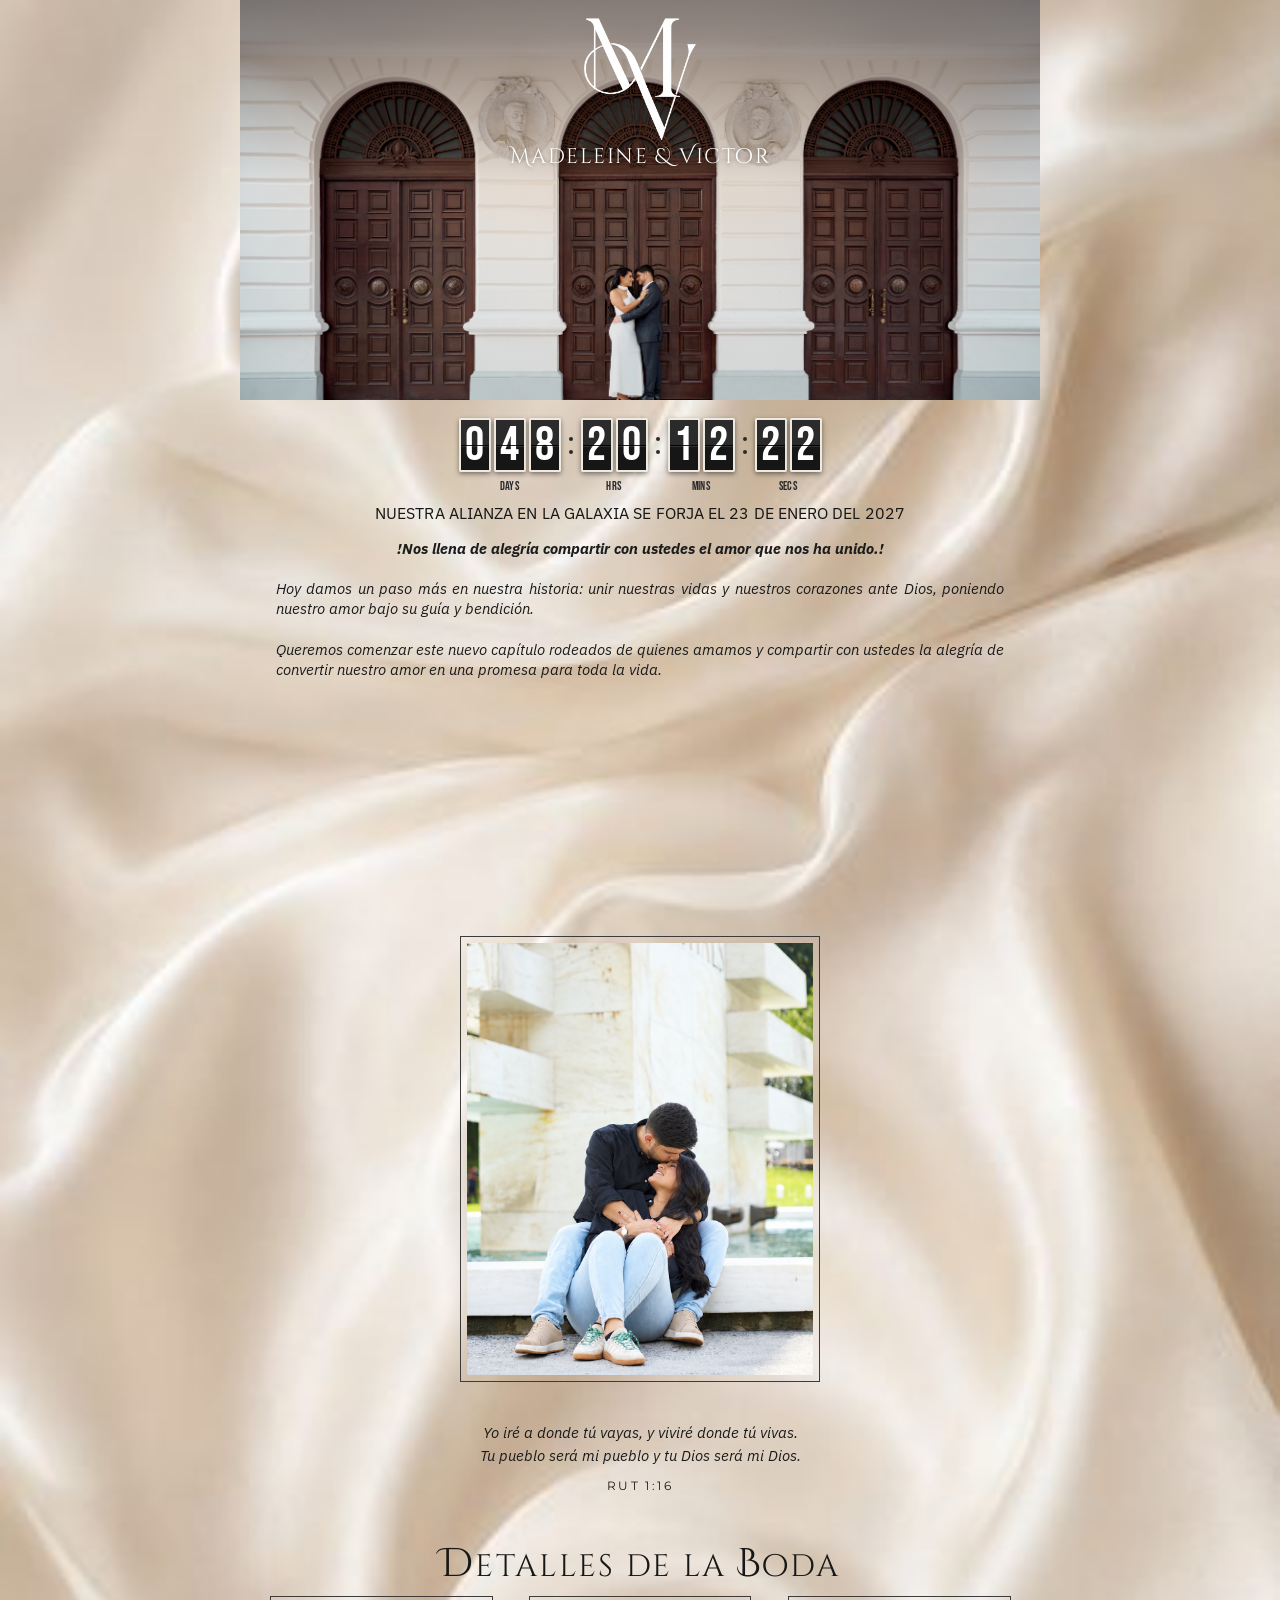
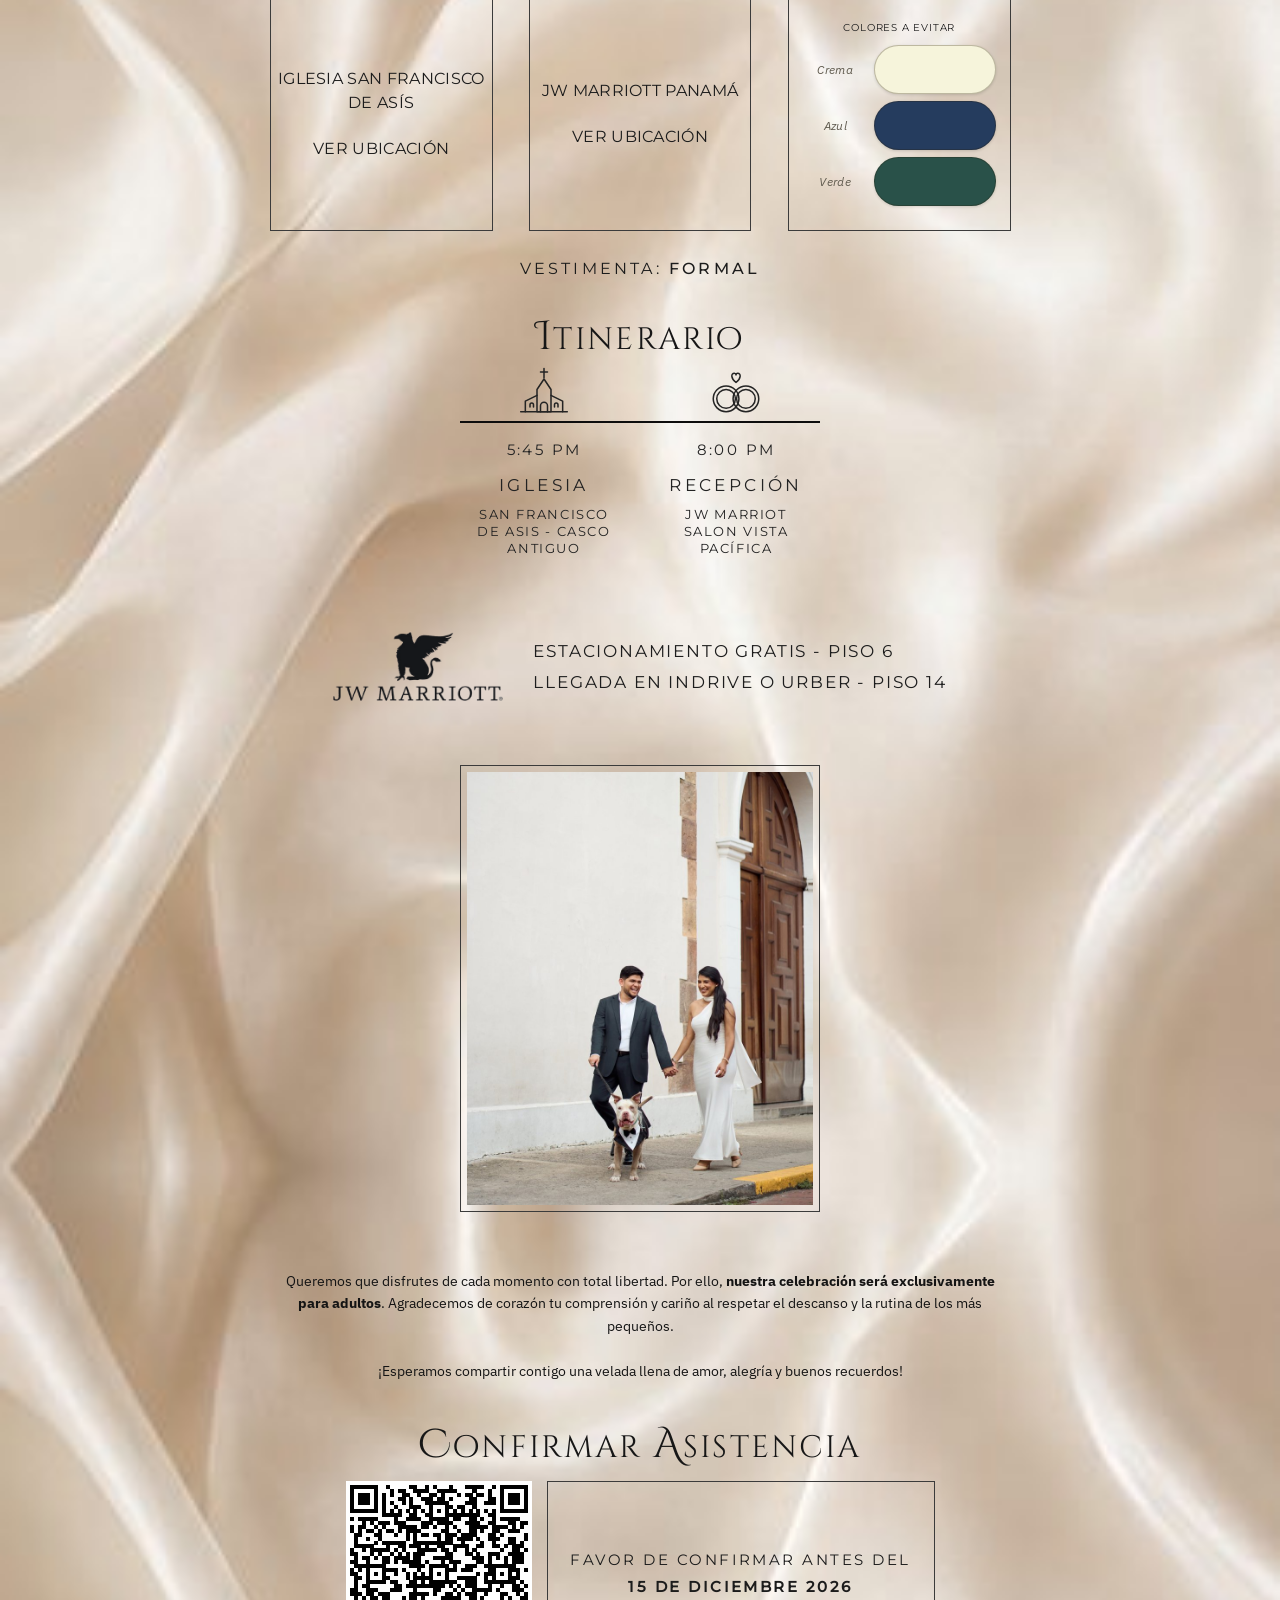
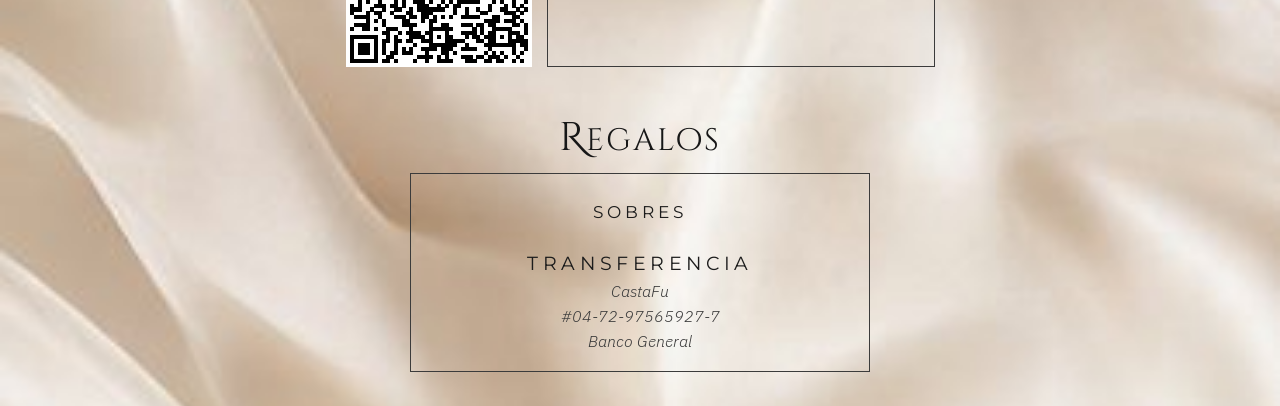
==== commit c5fa8dc9: "Update Spotify track embed in nuevo.html" ====
--- a/nuevo.html
+++ b/nuevo.html
@@ -240,7 +240,7 @@
   
   <!-- MÚSICA -->
     <section class="music">
-    <iframe src="https://open.spotify.com/embed/track/3tDHLetbzL93bPqAXe4CoT" width="100%" height="152" frameborder="0" allow="autoplay; clipboard-write; encrypted-media; fullscreen; picture-in-picture" loading="lazy" title="Nuestra canción"></iframe>
+    <iframe src="https://open.spotify.com/intl-es/track/7Bqbxl3ZB6bOTvAJxILUM5" width="100%" height="152" frameborder="0" allow="autoplay; clipboard-write; encrypted-media; fullscreen; picture-in-picture" loading="lazy" title="Nuestra canción"></iframe>
   </section>
   
      <!-- FOTO -->
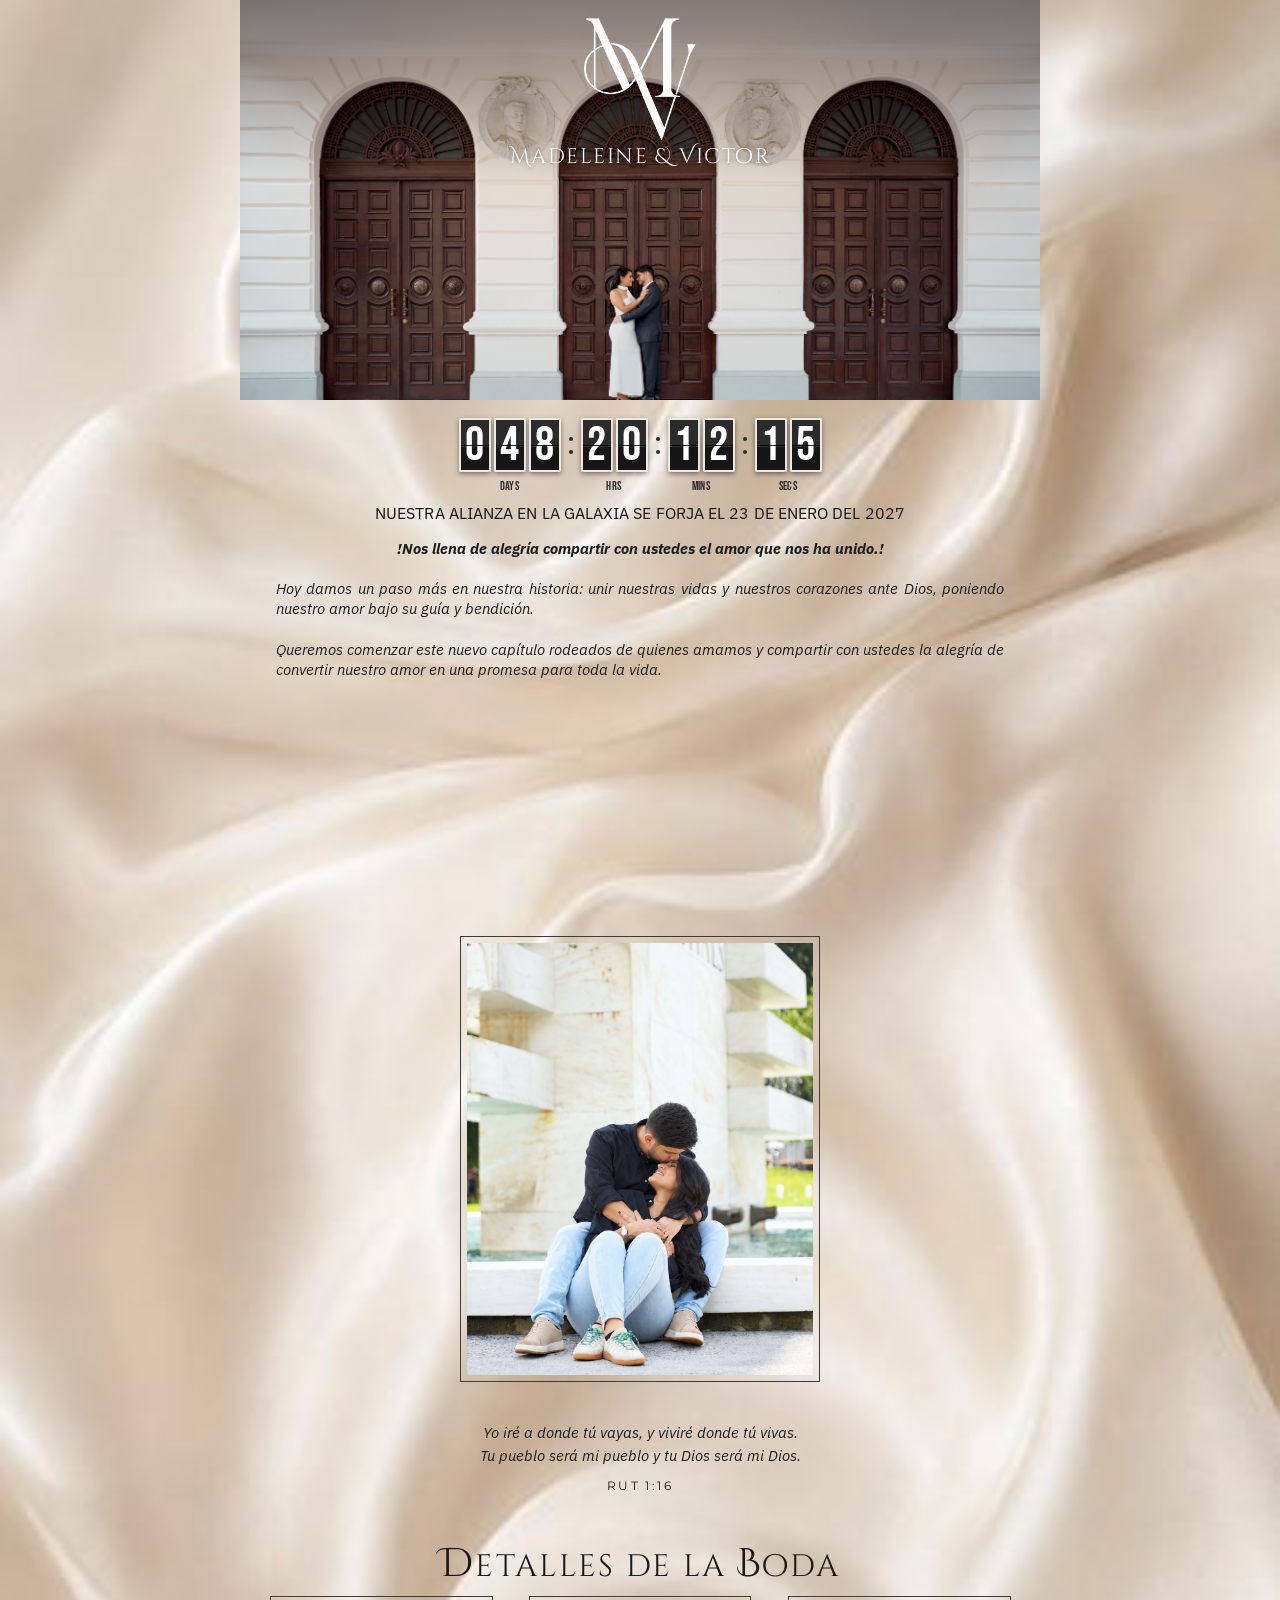
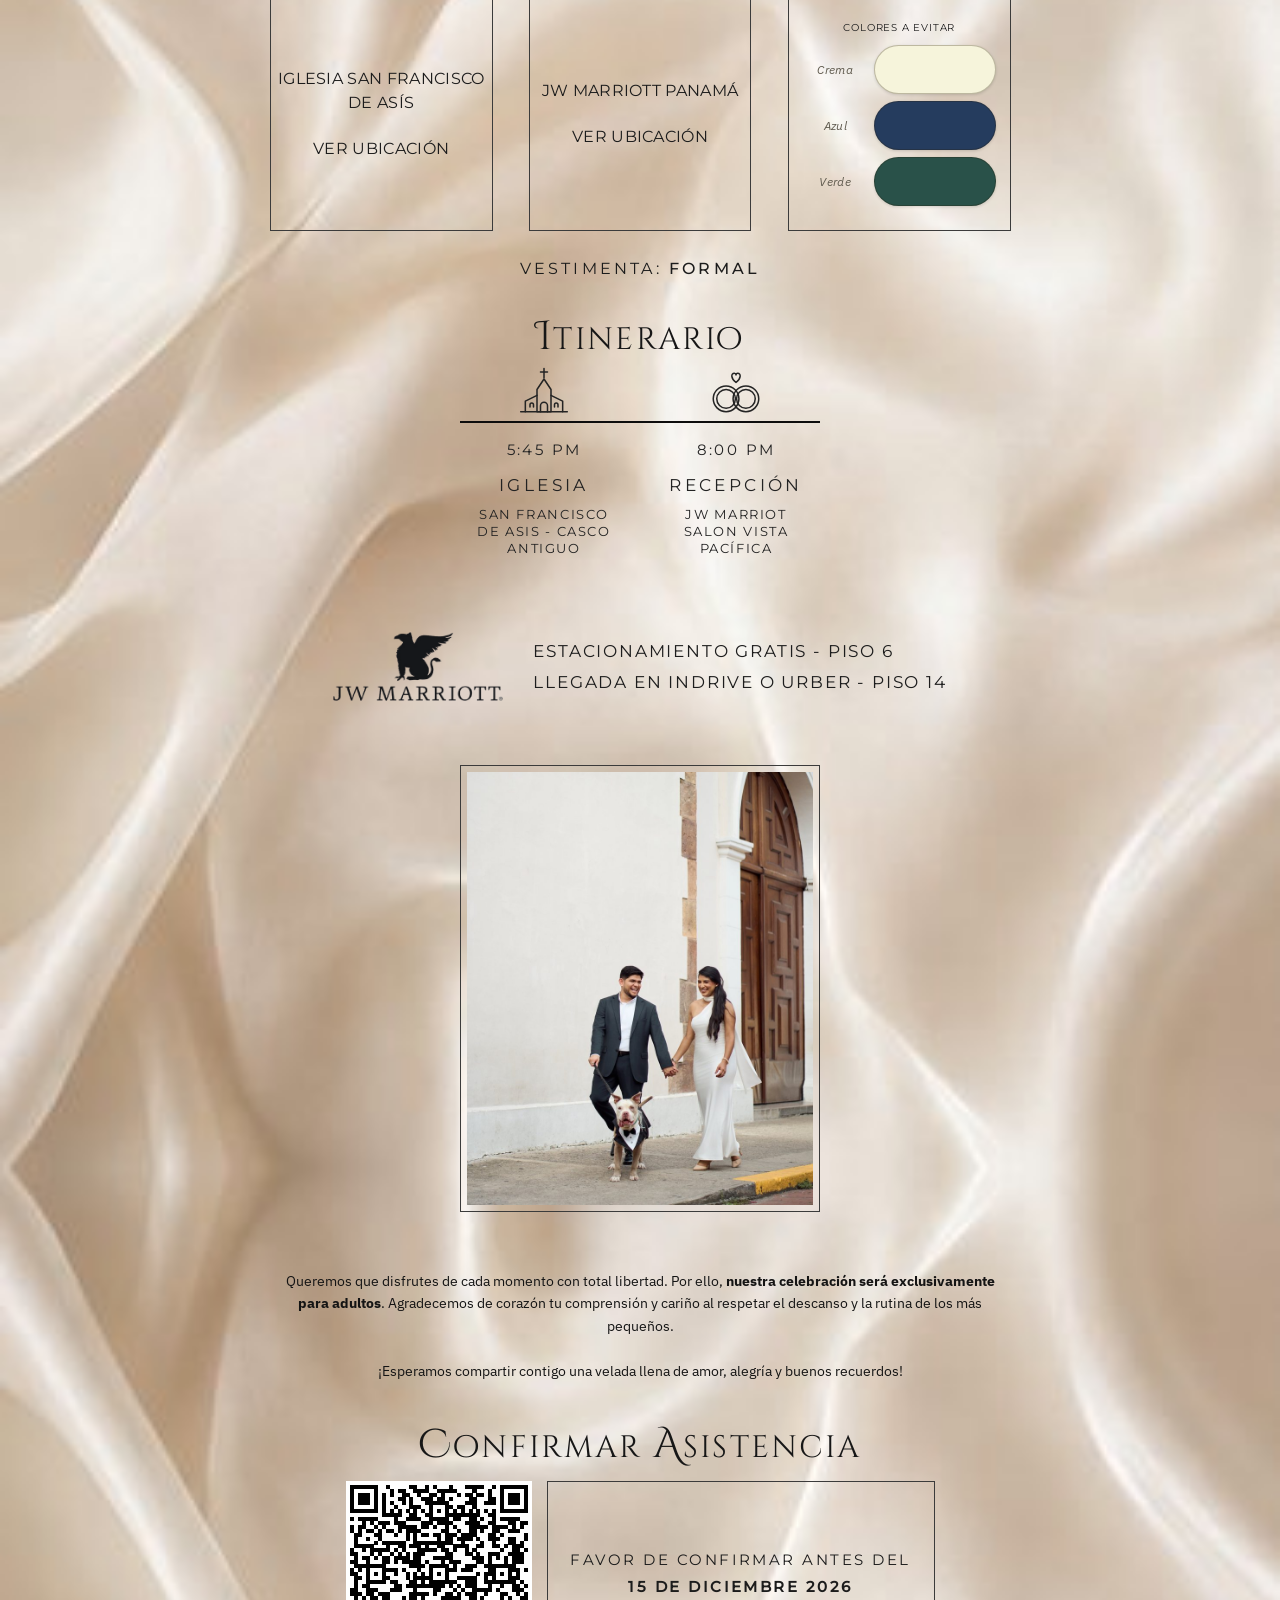
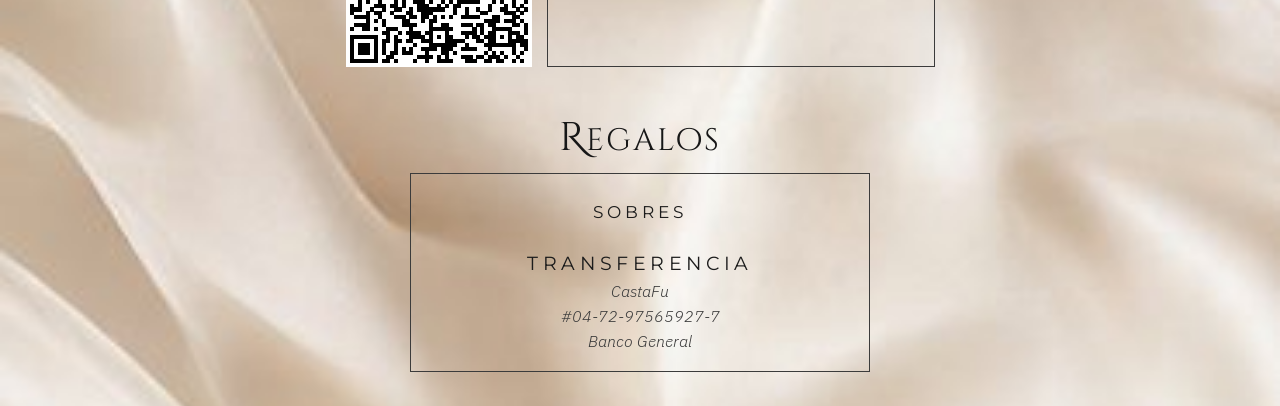
==== commit 088952ca: "Update Spotify iframe URL with query parameter" ====
--- a/nuevo.html
+++ b/nuevo.html
@@ -240,7 +240,7 @@
   
   <!-- MÚSICA -->
     <section class="music">
-    <iframe src="https://open.spotify.com/intl-es/track/7Bqbxl3ZB6bOTvAJxILUM5" width="100%" height="152" frameborder="0" allow="autoplay; clipboard-write; encrypted-media; fullscreen; picture-in-picture" loading="lazy" title="Nuestra canción"></iframe>
+    <iframe src="https://open.spotify.com/intl-es/track/7Bqbxl3ZB6bOTvAJxILUM5?si=054cdd371b134341" height="152" frameborder="0" allow="autoplay; clipboard-write; encrypted-media; fullscreen; picture-in-picture" loading="lazy" title="Nuestra canción"></iframe>
   </section>
   
      <!-- FOTO -->
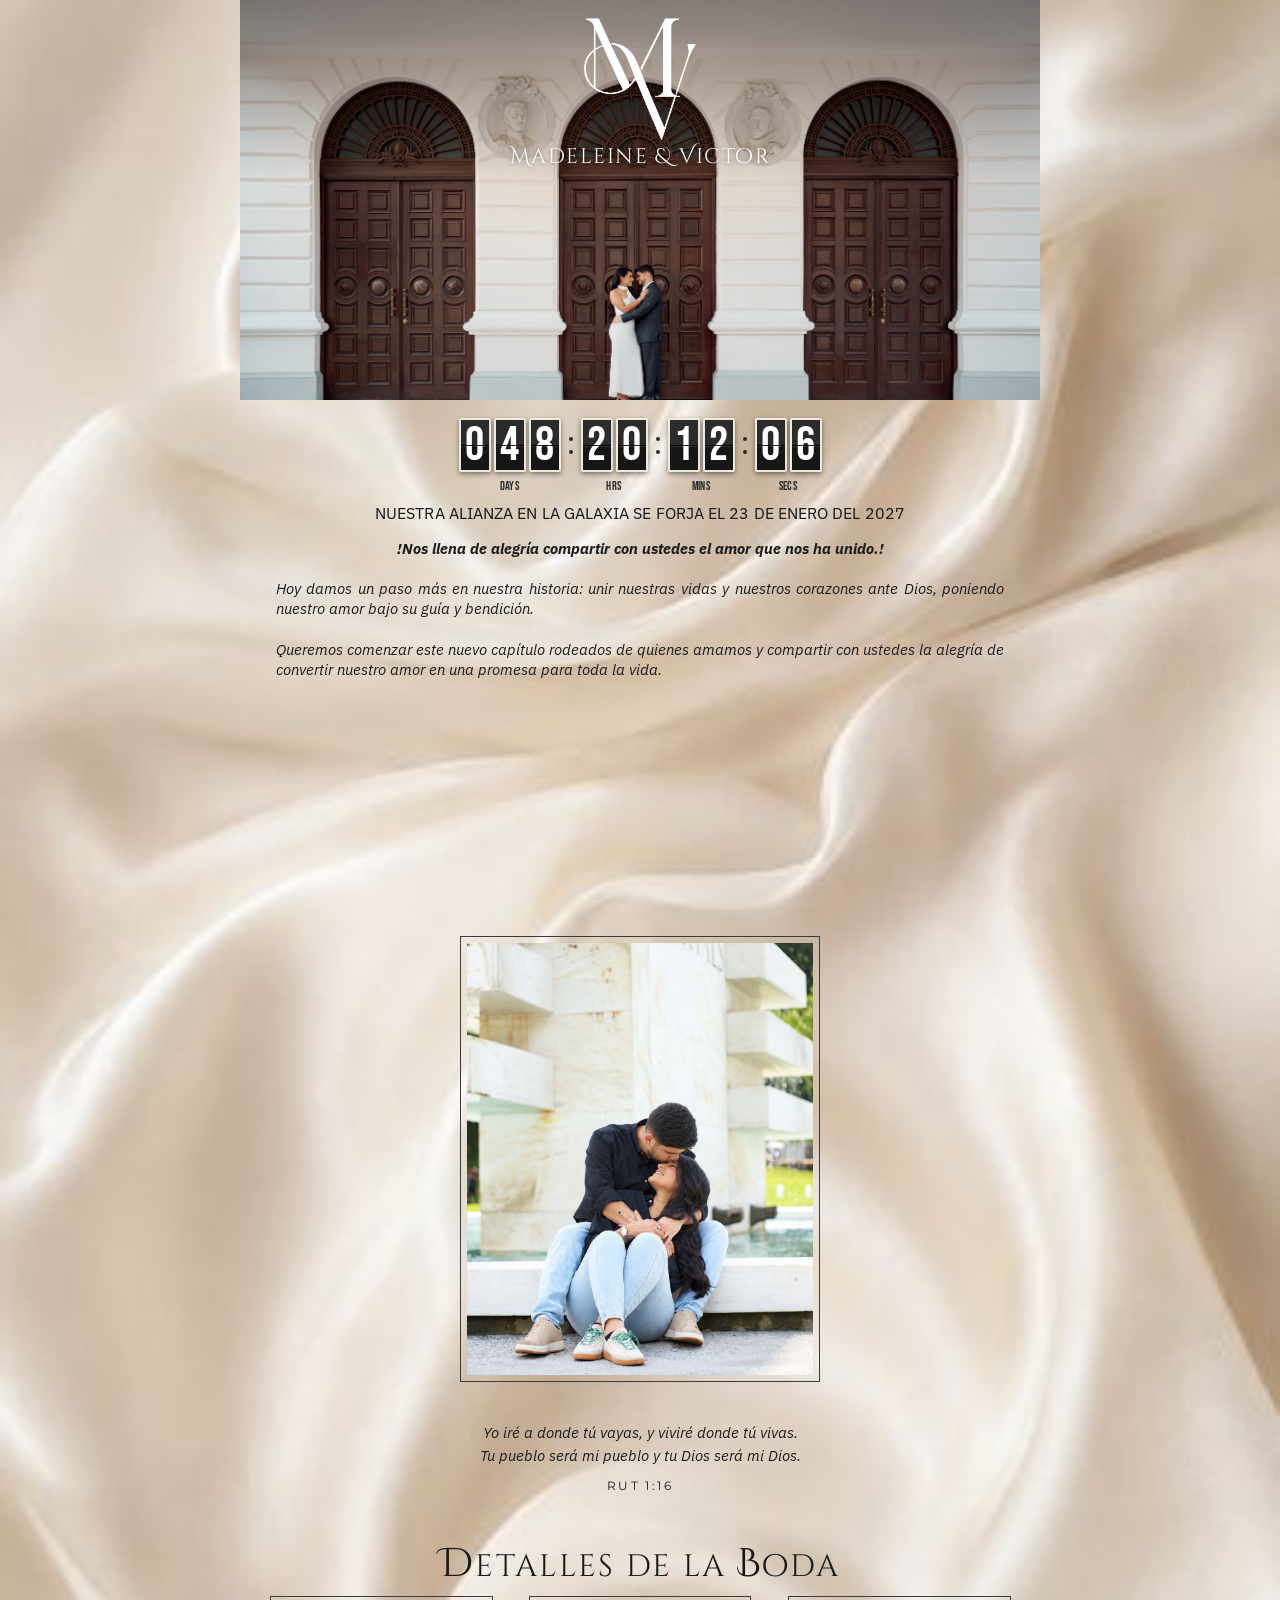
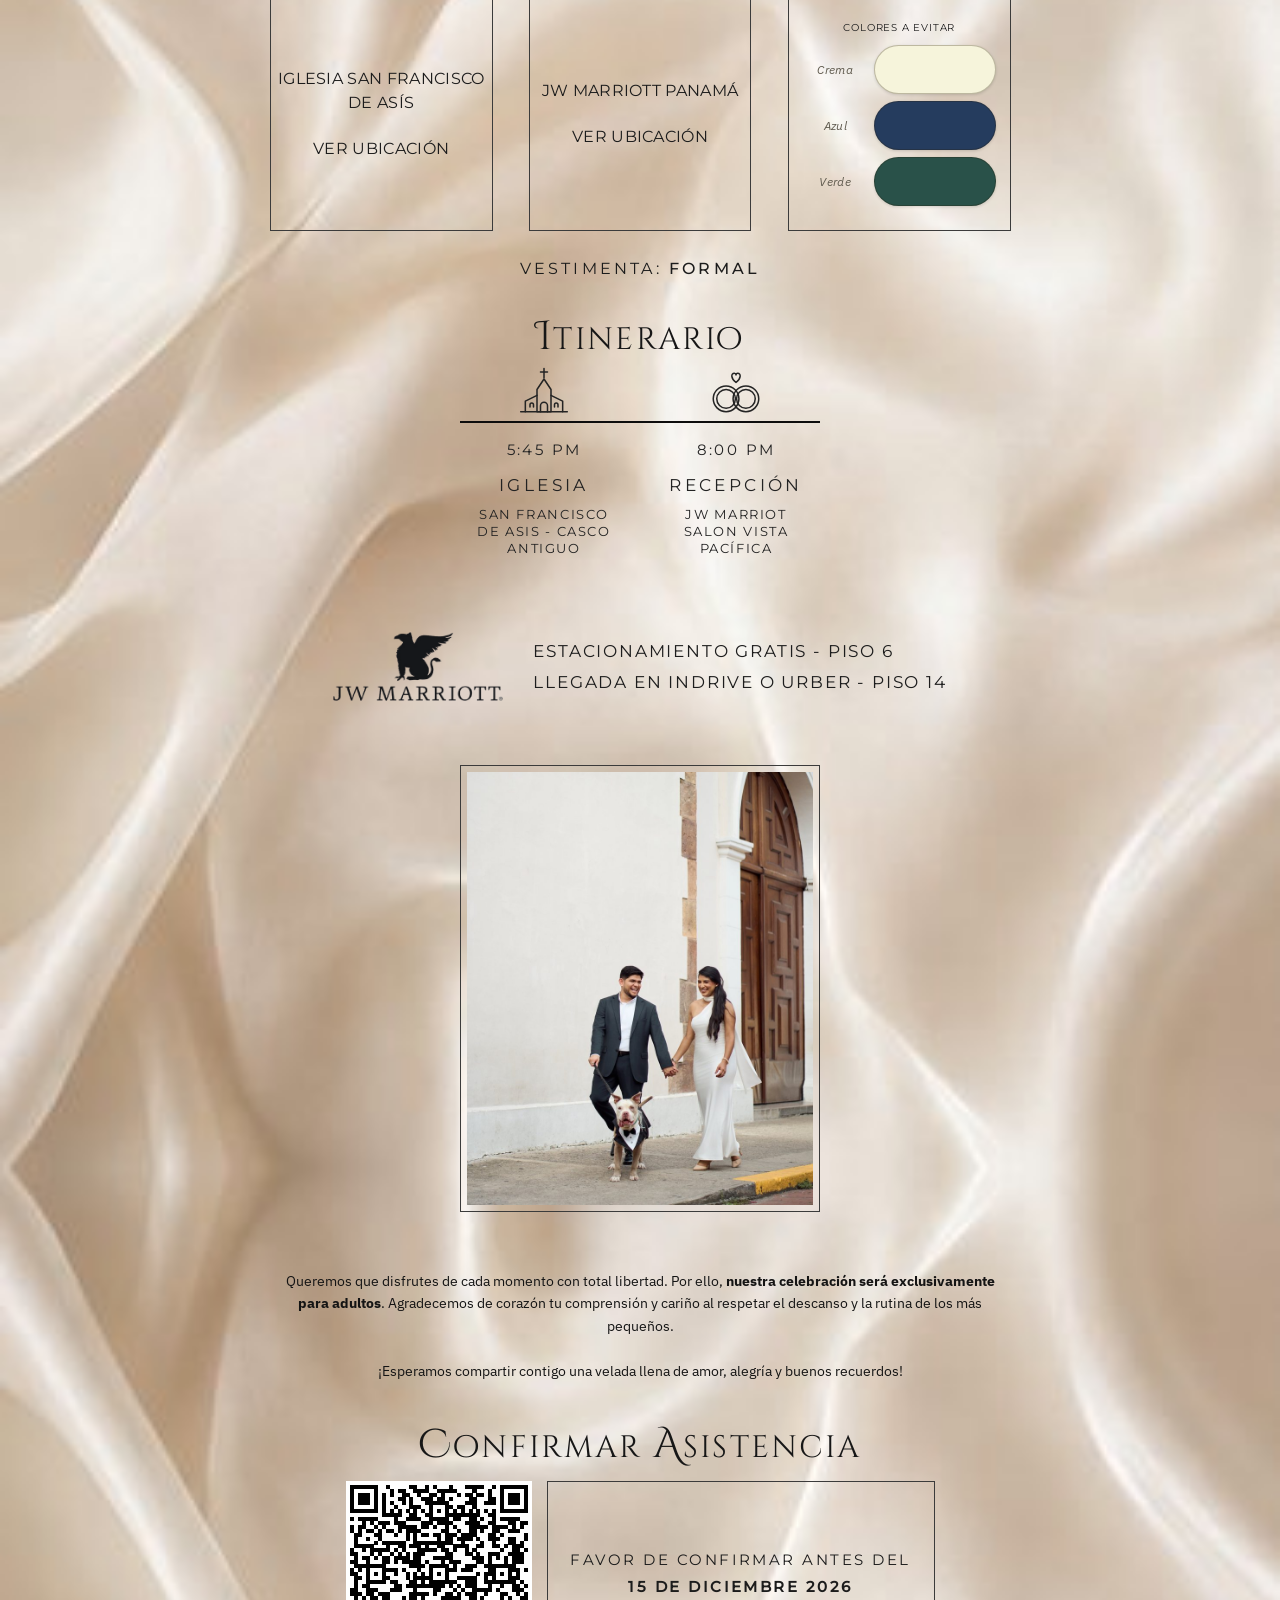
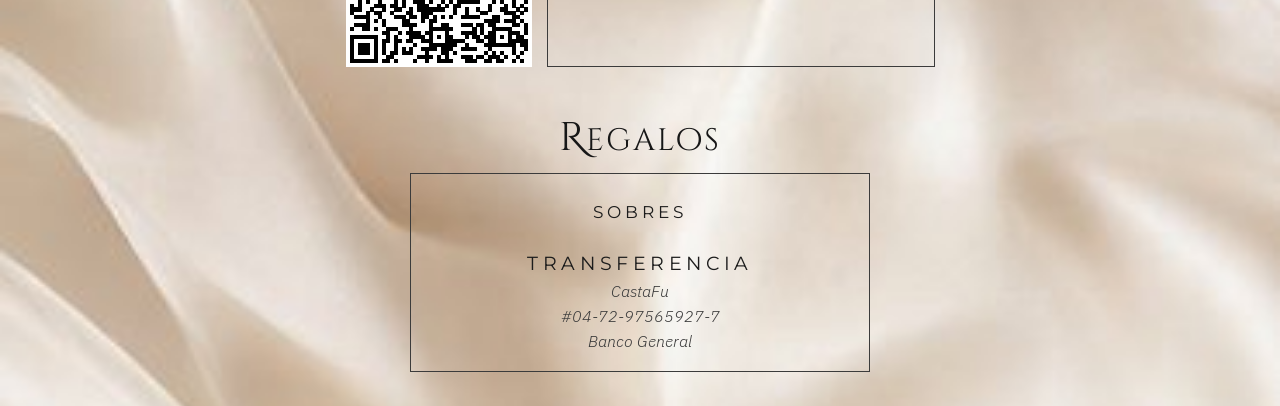
==== commit b01c1d54: "Update Spotify iframe to use embed link" ====
--- a/nuevo.html
+++ b/nuevo.html
@@ -240,7 +240,7 @@
   
   <!-- MÚSICA -->
     <section class="music">
-    <iframe src="https://open.spotify.com/intl-es/track/7Bqbxl3ZB6bOTvAJxILUM5?si=054cdd371b134341" height="152" frameborder="0" allow="autoplay; clipboard-write; encrypted-media; fullscreen; picture-in-picture" loading="lazy" title="Nuestra canción"></iframe>
+        <iframe src="https://open.spotify.com/embed/track/7Bqbxl3ZB6bOTvAJxILUM5" width="100%" height="152" frameborder="0" allow="autoplay; clipboard-write; encrypted-media; fullscreen; picture-in-picture" loading="lazy" title="Nuestra canción"></iframe>
   </section>
   
      <!-- FOTO -->
